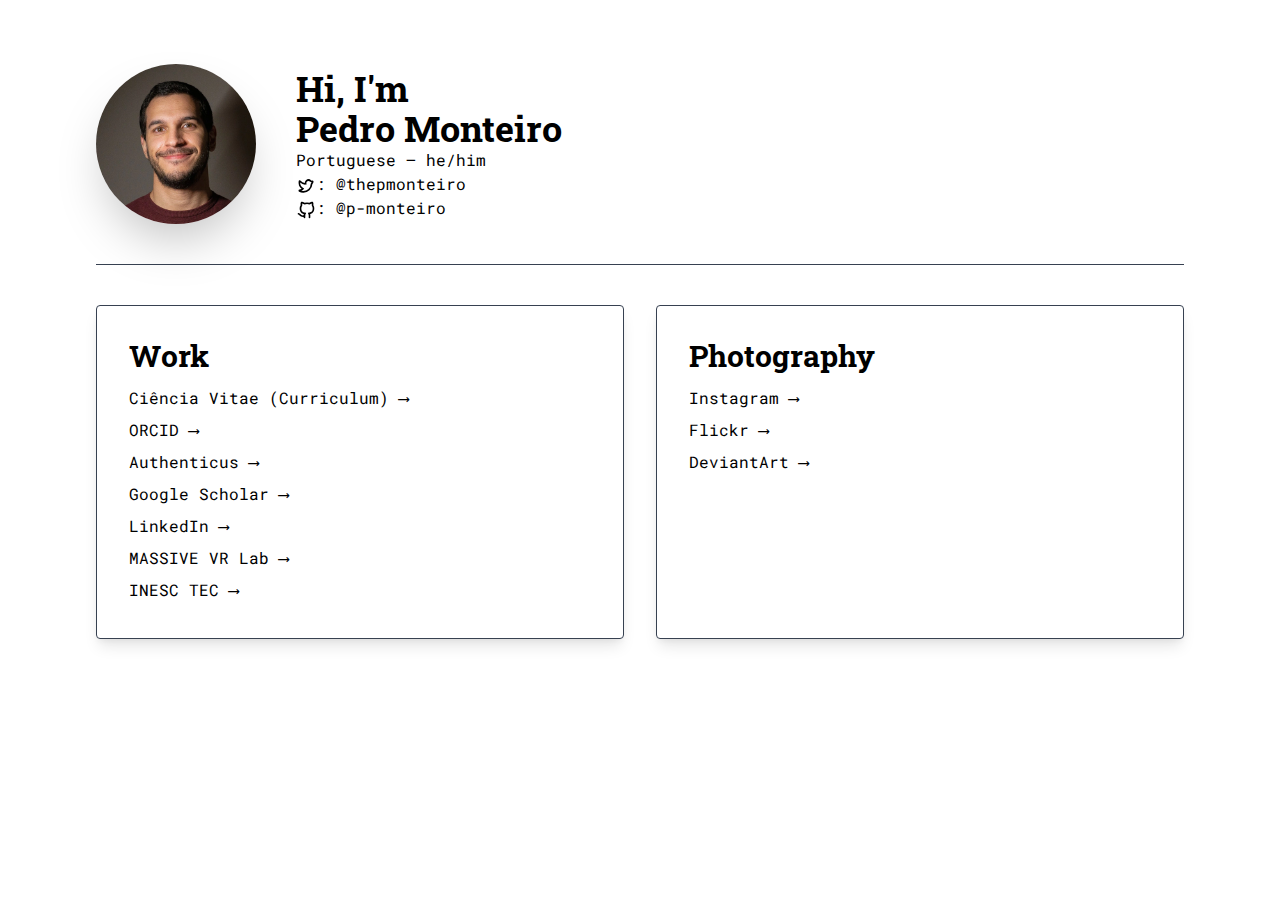
==== index.html @ e549019b "Add site files" ====
<!doctype html>
<html lang="en">

<head>
    <meta charset="utf-8" />
    <meta name="viewport" content="width=device-width, initial-scale=1.0" />
    <meta name="author" content="Pedro Monteiro">
    <title>Pedro Monteiro</title>

    <link rel="stylesheet" href="./styles.css">
</head>

<body class="bg-white dark:bg-black text-black dark:text-white">

    <div class="container px-6 md:px-24 pt-16 mb-10 mx-auto">
        <div class="flex items-center lg:w-5/5 mx-auto border-b pb-10 border-gray-700 sm:flex-row flex-col">
            <img class="h-40 w-40 sm:mr-10 inline-flex items-center justify-center rounded-full flex-shrink-0 shadow-2xl"
                alt="Profile photo" src="./avatar.webp" />

            <div class="flex-grow sm:text-left text-center mt-6 sm:mt-0">
                <h1 class="text-4xl font-sans font-bold">
                    <p>Hi, I'm</p> Pedro Monteiro
                </h1>
                
                <p class="text-base font-mono">Portuguese &mdash; he/him</p>
                <p class="text-base font-mono">
                    <a href="https://twitter.com/thepmonteiro" target="_blank">
                        <svg fill="currentColor" class="w-5 h-5 inline" viewBox="0 0 24 24">
                            <path d="M8.51 20h-.08a10.87 10.87 0 0 1-4.65-1.09A1.38 1.38 0 0 1 3 17.47a1.41 1.41 0 0 1 1.16-1.18 6.63 6.63 0 0 0 2.54-.89 9.49 9.49 0 0 1-3.51-9.07 1.41 1.41 0 0 1 1-1.15 1.35 1.35 0 0 1 1.43.41 7.09 7.09 0 0 0 4.88 2.75 4.5 4.5 0 0 1 1.41-3.1 4.47 4.47 0 0 1 6.37.19.7.7 0 0 0 .78.1A1.39 1.39 0 0 1 21 7.13a6.66 6.66 0 0 1-1.28 2.6A10.79 10.79 0 0 1 8.51 20zm0-2h.08a8.79 8.79 0 0 0 9.09-8.59 1.32 1.32 0 0 1 .37-.85 5.19 5.19 0 0 0 .62-1 2.56 2.56 0 0 1-1.91-.85A2.45 2.45 0 0 0 15 6a2.5 2.5 0 0 0-1.79.69 2.53 2.53 0 0 0-.72 2.42l.26 1.14-1.17.08a8.3 8.3 0 0 1-6.54-2.4 7.12 7.12 0 0 0 3.73 6.46l.95.54-.63.9a5.62 5.62 0 0 1-2.68 1.92A8.34 8.34 0 0 0 8.5 18zM19 6.65z"></path>
                        </svg>: @thepmonteiro
                    </a>
                </p>
                <p class="text-base font-mono">
                    <a target="_blank" href="https://github.com/p-monteiro">
                        <svg fill="currentColor" class="w-5 h-5 inline" viewBox="0 0 24 24">
                            <path d="M16.24 22a1 1 0 0 1-1-1v-2.6a2.15 2.15 0 0 0-.54-1.66 1 1 0 0 1 .61-1.67C17.75 14.78 20 14 20 9.77a4 4 0 0 0-.67-2.22 2.75 2.75 0 0 1-.41-2.06 3.71 3.71 0 0 0 0-1.41 7.65 7.65 0 0 0-2.09 1.09 1 1 0 0 1-.84.15 10.15 10.15 0 0 0-5.52 0 1 1 0 0 1-.84-.15 7.4 7.4 0 0 0-2.11-1.09 3.52 3.52 0 0 0 0 1.41 2.84 2.84 0 0 1-.43 2.08 4.07 4.07 0 0 0-.67 2.23c0 3.89 1.88 4.93 4.7 5.29a1 1 0 0 1 .82.66 1 1 0 0 1-.21 1 2.06 2.06 0 0 0-.55 1.56V21a1 1 0 0 1-2 0v-.57a6 6 0 0 1-5.27-2.09 3.9 3.9 0 0 0-1.16-.88 1 1 0 1 1 .5-1.94 4.93 4.93 0 0 1 2 1.36c1 1 2 1.88 3.9 1.52a3.89 3.89 0 0 1 .23-1.58c-2.06-.52-5-2-5-7a6 6 0 0 1 1-3.33.85.85 0 0 0 .13-.62 5.69 5.69 0 0 1 .33-3.21 1 1 0 0 1 .63-.57c.34-.1 1.56-.3 3.87 1.2a12.16 12.16 0 0 1 5.69 0c2.31-1.5 3.53-1.31 3.86-1.2a1 1 0 0 1 .63.57 5.71 5.71 0 0 1 .33 3.22.75.75 0 0 0 .11.57 6 6 0 0 1 1 3.34c0 5.07-2.92 6.54-5 7a4.28 4.28 0 0 1 .22 1.67V21a1 1 0 0 1-.94 1z"></path>
                        </svg>: @p-monteiro
                    </a>
                </p>
            </div>
        </div>
    </div>

    <div class="container px-6 md:px-24 pb-6 mx-auto">
        <div class="flex flex-wrap -m-4">
            <div class="p-4 xl:w-1/2 w-full ">
                <div class="h-full shadow-lg p-8 rounded border border-gray-700">
                    <h1 class="text-3xl font-sans font-bold mb-2">Work</h1>
                    <div class="text-base font-mono leading-loose links">
                        <a target="_blank" href="https://www.cienciavitae.pt//en/A216-61AC-D0D6">Ciência Vitae (Curriculum) &#10230;</a><br>
                        <a target="_blank" href="https://orcid.org/0000-0002-9072-6264">ORCID &#10230;</a><br>
                        <a target="_blank" href="https://www.authenticus.pt/R-00H-6VW">Authenticus &#10230;</a><br>
                        <a target="_blank" href="https://scholar.google.com/citations?user=aPjWIeQAAAAJ&hl=en">Google Scholar &#10230;</a><br>
                        <a target="_blank" href="https://www.linkedin.com/in/monteirop">LinkedIn &#10230;</a><br>
                        <a target="_blank" href="https://massive.inesctec.pt/">MASSIVE VR Lab &#10230;</a><br>
                        <a target="_blank" href="https://www.inesctec.pt/en/people/pedro-ermida-monteiro">INESC TEC &#10230;</a><br>
                    </div>
                </div>
            </div>
            <div class="p-4 xl:w-1/2 w-full">
                <div class="h-full shadow-lg p-8 rounded border border-gray-700">
                    <h1 class="text-3xl font-sans font-bold mb-2">Photography</h1>
                    <div class="text-base font-mono leading-loose links">
                        <a target="_blank" href="https://www.instagram.com/rgb_memories/">Instagram &#10230;</a><br>
                        <a target="_blank" href="https://www.flickr.com/photos/pmem/">Flickr &#10230;</a><br>
                        <a target="_blank" href="https://www.deviantart.com/pmem">DeviantArt &#10230;</a><br>
                    </div>

                </div>
            </div>
        </div>
    </div>

</body>

</html>
---- styles.css ----
@import url('https://fonts.googleapis.com/css2?family=Roboto+Slab:wght@500&display=swap');

@import url('https://fonts.googleapis.com/css2?family=Roboto+Mono&display=swap');

/*! tailwindcss v2.0.4 | MIT License | https://tailwindcss.com */

/*! modern-normalize v1.0.0 | MIT License | https://github.com/sindresorhus/modern-normalize */

/*
Document
========
*/

/**
Use a better box model (opinionated).
*/

*,
*::before,
*::after {
  box-sizing: border-box;
}

/**
Use a more readable tab size (opinionated).
*/

:root {
  -moz-tab-size: 4;
  -o-tab-size: 4;
     tab-size: 4;
}

/**
1. Correct the line height in all browsers.
2. Prevent adjustments of font size after orientation changes in iOS.
*/

html {
  line-height: 1.15; /* 1 */
  -webkit-text-size-adjust: 100%; /* 2 */
}

/*
Sections
========
*/

/**
Remove the margin in all browsers.
*/

body {
  margin: 0;
}

/**
Improve consistency of default fonts in all browsers. (https://github.com/sindresorhus/modern-normalize/issues/3)
*/

body {
  font-family:
		system-ui,
		-apple-system, /* Firefox supports this but not yet `system-ui` */
		'Segoe UI',
		Roboto,
		Helvetica,
		Arial,
		sans-serif,
		'Apple Color Emoji',
		'Segoe UI Emoji';
}

/*
Grouping content
================
*/

/**
1. Add the correct height in Firefox.
2. Correct the inheritance of border color in Firefox. (https://bugzilla.mozilla.org/show_bug.cgi?id=190655)
*/

hr {
  height: 0; /* 1 */
  color: inherit; /* 2 */
}

/*
Text-level semantics
====================
*/

/**
Add the correct text decoration in Chrome, Edge, and Safari.
*/

abbr[title] {
  -webkit-text-decoration: underline dotted;
          text-decoration: underline dotted;
}

/**
Add the correct font weight in Edge and Safari.
*/

b,
strong {
  font-weight: bolder;
}

/**
1. Improve consistency of default fonts in all browsers. (https://github.com/sindresorhus/modern-normalize/issues/3)
2. Correct the odd 'em' font sizing in all browsers.
*/

code,
kbd,
samp,
pre {
  font-family:
		ui-monospace,
		SFMono-Regular,
		Consolas,
		'Liberation Mono',
		Menlo,
		monospace; /* 1 */
  font-size: 1em; /* 2 */
}

/**
Add the correct font size in all browsers.
*/

small {
  font-size: 80%;
}

/**
Prevent 'sub' and 'sup' elements from affecting the line height in all browsers.
*/

sub,
sup {
  font-size: 75%;
  line-height: 0;
  position: relative;
  vertical-align: baseline;
}

sub {
  bottom: -0.25em;
}

sup {
  top: -0.5em;
}

/*
Tabular data
============
*/

/**
1. Remove text indentation from table contents in Chrome and Safari. (https://bugs.chromium.org/p/chromium/issues/detail?id=999088, https://bugs.webkit.org/show_bug.cgi?id=201297)
2. Correct table border color inheritance in all Chrome and Safari. (https://bugs.chromium.org/p/chromium/issues/detail?id=935729, https://bugs.webkit.org/show_bug.cgi?id=195016)
*/

table {
  text-indent: 0; /* 1 */
  border-color: inherit; /* 2 */
}

/*
Forms
=====
*/

/**
1. Change the font styles in all browsers.
2. Remove the margin in Firefox and Safari.
*/

button,
input,
optgroup,
select,
textarea {
  font-family: inherit; /* 1 */
  font-size: 100%; /* 1 */
  line-height: 1.15; /* 1 */
  margin: 0; /* 2 */
}

/**
Remove the inheritance of text transform in Edge and Firefox.
1. Remove the inheritance of text transform in Firefox.
*/

button,
select { /* 1 */
  text-transform: none;
}

/**
Correct the inability to style clickable types in iOS and Safari.
*/

button {
  -webkit-appearance: button;
}

/**
Remove the inner border and padding in Firefox.
*/

/**
Restore the focus styles unset by the previous rule.
*/

/**
Remove the additional ':invalid' styles in Firefox.
See: https://github.com/mozilla/gecko-dev/blob/2f9eacd9d3d995c937b4251a5557d95d494c9be1/layout/style/res/forms.css#L728-L737
*/

/**
Remove the padding so developers are not caught out when they zero out 'fieldset' elements in all browsers.
*/

legend {
  padding: 0;
}

/**
Add the correct vertical alignment in Chrome and Firefox.
*/

progress {
  vertical-align: baseline;
}

/**
Correct the cursor style of increment and decrement buttons in Safari.
*/

/**
1. Correct the odd appearance in Chrome and Safari.
2. Correct the outline style in Safari.
*/

/**
Remove the inner padding in Chrome and Safari on macOS.
*/

/**
1. Correct the inability to style clickable types in iOS and Safari.
2. Change font properties to 'inherit' in Safari.
*/

/*
Interactive
===========
*/

/*
Add the correct display in Chrome and Safari.
*/

summary {
  display: list-item;
}

/**
 * Manually forked from SUIT CSS Base: https://github.com/suitcss/base
 * A thin layer on top of normalize.css that provides a starting point more
 * suitable for web applications.
 */

/**
 * Removes the default spacing and border for appropriate elements.
 */

blockquote,
dl,
dd,
h1,
h2,
h3,
h4,
h5,
h6,
hr,
figure,
p,
pre {
  margin: 0;
}

button {
  background-color: transparent;
  background-image: none;
}

/**
 * Work around a Firefox/IE bug where the transparent `button` background
 * results in a loss of the default `button` focus styles.
 */

button:focus {
  outline: 1px dotted;
  outline: 5px auto -webkit-focus-ring-color;
}

fieldset {
  margin: 0;
  padding: 0;
}

ol,
ul {
  list-style: none;
  margin: 0;
  padding: 0;
}

/**
 * Tailwind custom reset styles
 */

/**
 * 1. Use the user's configured `sans` font-family (with Tailwind's default
 *    sans-serif font stack as a fallback) as a sane default.
 * 2. Use Tailwind's default "normal" line-height so the user isn't forced
 *    to override it to ensure consistency even when using the default theme.
 */

html {
  font-family: Roboto Slab, ui-sans-serif, system-ui, -apple-system, BlinkMacSystemFont, "Segoe UI", Roboto, "Helvetica Neue", Arial, "Noto Sans", sans-serif, "Apple Color Emoji", "Segoe UI Emoji", "Segoe UI Symbol", "Noto Color Emoji"; /* 1 */
  line-height: 1.5; /* 2 */
}

/**
 * Inherit font-family and line-height from `html` so users can set them as
 * a class directly on the `html` element.
 */

body {
  font-family: inherit;
  line-height: inherit;
}

/**
 * 1. Prevent padding and border from affecting element width.
 *
 *    We used to set this in the html element and inherit from
 *    the parent element for everything else. This caused issues
 *    in shadow-dom-enhanced elements like <details> where the content
 *    is wrapped by a div with box-sizing set to `content-box`.
 *
 *    https://github.com/mozdevs/cssremedy/issues/4
 *
 *
 * 2. Allow adding a border to an element by just adding a border-width.
 *
 *    By default, the way the browser specifies that an element should have no
 *    border is by setting it's border-style to `none` in the user-agent
 *    stylesheet.
 *
 *    In order to easily add borders to elements by just setting the `border-width`
 *    property, we change the default border-style for all elements to `solid`, and
 *    use border-width to hide them instead. This way our `border` utilities only
 *    need to set the `border-width` property instead of the entire `border`
 *    shorthand, making our border utilities much more straightforward to compose.
 *
 *    https://github.com/tailwindcss/tailwindcss/pull/116
 */

*,
::before,
::after {
  box-sizing: border-box; /* 1 */
  border-width: 0; /* 2 */
  border-style: solid; /* 2 */
  border-color: #e5e7eb; /* 2 */
}

/*
 * Ensure horizontal rules are visible by default
 */

hr {
  border-top-width: 1px;
}

/**
 * Undo the `border-style: none` reset that Normalize applies to images so that
 * our `border-{width}` utilities have the expected effect.
 *
 * The Normalize reset is unnecessary for us since we default the border-width
 * to 0 on all elements.
 *
 * https://github.com/tailwindcss/tailwindcss/issues/362
 */

img {
  border-style: solid;
}

textarea {
  resize: vertical;
}

input::-moz-placeholder, textarea::-moz-placeholder {
  opacity: 1;
  color: #9ca3af;
}

input:-ms-input-placeholder, textarea:-ms-input-placeholder {
  opacity: 1;
  color: #9ca3af;
}

input::placeholder,
textarea::placeholder {
  opacity: 1;
  color: #9ca3af;
}

button {
  cursor: pointer;
}

table {
  border-collapse: collapse;
}

h1,
h2,
h3,
h4,
h5,
h6 {
  font-size: inherit;
  font-weight: inherit;
}

/**
 * Reset links to optimize for opt-in styling instead of
 * opt-out.
 */

a {
  color: inherit;
  text-decoration: inherit;
}

/**
 * Reset form element properties that are easy to forget to
 * style explicitly so you don't inadvertently introduce
 * styles that deviate from your design system. These styles
 * supplement a partial reset that is already applied by
 * normalize.css.
 */

button,
input,
optgroup,
select,
textarea {
  padding: 0;
  line-height: inherit;
  color: inherit;
}

/**
 * Use the configured 'mono' font family for elements that
 * are expected to be rendered with a monospace font, falling
 * back to the system monospace stack if there is no configured
 * 'mono' font family.
 */

pre,
code,
kbd,
samp {
  font-family: Roboto Mono, ui-monospace, SFMono-Regular, Menlo, Monaco, Consolas, "Liberation Mono", "Courier New", monospace;
}

/**
 * Make replaced elements `display: block` by default as that's
 * the behavior you want almost all of the time. Inspired by
 * CSS Remedy, with `svg` added as well.
 *
 * https://github.com/mozdevs/cssremedy/issues/14
 */

img,
svg,
video,
canvas,
audio,
iframe,
embed,
object {
  display: block;
  vertical-align: middle;
}

/**
 * Constrain images and videos to the parent width and preserve
 * their instrinsic aspect ratio.
 *
 * https://github.com/mozdevs/cssremedy/issues/14
 */

img,
video {
  max-width: 100%;
  height: auto;
}

.container{
  width: 100%;
}

@media (min-width: 640px){
  .container{
    max-width: 640px;
  }
}

@media (min-width: 768px){
  .container{
    max-width: 768px;
  }
}

@media (min-width: 1024px){
  .container{
    max-width: 1024px;
  }
}

@media (min-width: 1280px){
  .container{
    max-width: 1280px;
  }
}

@media (min-width: 1536px){
  .container{
    max-width: 1536px;
  }
}

.bg-white{
  --tw-bg-opacity: 1;
  background-color: rgba(255, 255, 255, var(--tw-bg-opacity));
}

@media (prefers-color-scheme: dark){
  .dark\:bg-black{
    --tw-bg-opacity: 1;
    background-color: rgba(0, 0, 0, var(--tw-bg-opacity));
  }
}

.border-gray-700{
  --tw-border-opacity: 1;
  border-color: rgba(55, 65, 81, var(--tw-border-opacity));
}

.rounded{
  border-radius: 0.25rem;
}

.rounded-full{
  border-radius: 9999px;
}

.border{
  border-width: 1px;
}

.border-b{
  border-bottom-width: 1px;
}

.inline{
  display: inline;
}

.flex{
  display: flex;
}

.inline-flex{
  display: inline-flex;
}

.table{
  display: table;
}

.flex-col{
  flex-direction: column;
}

.flex-wrap{
  flex-wrap: wrap;
}

.items-center{
  align-items: center;
}

.justify-center{
  justify-content: center;
}

.flex-grow{
  flex-grow: 1;
}

.flex-shrink-0{
  flex-shrink: 0;
}

.font-sans{
  font-family: Roboto Slab, ui-sans-serif, system-ui, -apple-system, BlinkMacSystemFont, "Segoe UI", Roboto, "Helvetica Neue", Arial, "Noto Sans", sans-serif, "Apple Color Emoji", "Segoe UI Emoji", "Segoe UI Symbol", "Noto Color Emoji";
}

.font-mono{
  font-family: Roboto Mono, ui-monospace, SFMono-Regular, Menlo, Monaco, Consolas, "Liberation Mono", "Courier New", monospace;
}

.font-bold{
  font-weight: 700;
}

.h-5{
  height: 1.25rem;
}

.h-40{
  height: 10rem;
}

.h-full{
  height: 100%;
}

.text-base{
  font-size: 1rem;
  line-height: 1.5rem;
}

.text-3xl{
  font-size: 1.875rem;
  line-height: 2.25rem;
}

.text-4xl{
  font-size: 2.25rem;
  line-height: 2.5rem;
}

.leading-loose{
  line-height: 2;
}

.-m-4{
  margin: -1rem;
}

.mx-auto{
  margin-left: auto;
  margin-right: auto;
}

.mb-2{
  margin-bottom: 0.5rem;
}

.mt-6{
  margin-top: 1.5rem;
}

.mb-10{
  margin-bottom: 2.5rem;
}

.p-4{
  padding: 1rem;
}

.p-8{
  padding: 2rem;
}

.px-6{
  padding-left: 1.5rem;
  padding-right: 1.5rem;
}

.pb-6{
  padding-bottom: 1.5rem;
}

.pb-10{
  padding-bottom: 2.5rem;
}

.pt-16{
  padding-top: 4rem;
}

*{
  --tw-shadow: 0 0 #0000;
}

.shadow-lg{
  --tw-shadow: 0 10px 15px -3px rgba(0, 0, 0, 0.1), 0 4px 6px -2px rgba(0, 0, 0, 0.05);
  box-shadow: var(--tw-ring-offset-shadow, 0 0 #0000), var(--tw-ring-shadow, 0 0 #0000), var(--tw-shadow);
}

.shadow-2xl{
  --tw-shadow: 0 25px 50px -12px rgba(0, 0, 0, 0.25);
  box-shadow: var(--tw-ring-offset-shadow, 0 0 #0000), var(--tw-ring-shadow, 0 0 #0000), var(--tw-shadow);
}

*{
  --tw-ring-inset: var(--tw-empty,/*!*/ /*!*/);
  --tw-ring-offset-width: 0px;
  --tw-ring-offset-color: #fff;
  --tw-ring-color: rgba(59, 130, 246, 0.5);
  --tw-ring-offset-shadow: 0 0 #0000;
  --tw-ring-shadow: 0 0 #0000;
}

.text-center{
  text-align: center;
}

.text-black{
  --tw-text-opacity: 1;
  color: rgba(0, 0, 0, var(--tw-text-opacity));
}

@media (prefers-color-scheme: dark){
  .dark\:text-white{
    --tw-text-opacity: 1;
    color: rgba(255, 255, 255, var(--tw-text-opacity));
  }
}

.w-5{
  width: 1.25rem;
}

.w-40{
  width: 10rem;
}

.w-full{
  width: 100%;
}

@-webkit-keyframes spin{
  to{
    transform: rotate(360deg);
  }
}

@keyframes spin{
  to{
    transform: rotate(360deg);
  }
}

@-webkit-keyframes ping{
  75%, 100%{
    transform: scale(2);
    opacity: 0;
  }
}

@keyframes ping{
  75%, 100%{
    transform: scale(2);
    opacity: 0;
  }
}

@-webkit-keyframes pulse{
  50%{
    opacity: .5;
  }
}

@keyframes pulse{
  50%{
    opacity: .5;
  }
}

@-webkit-keyframes bounce{
  0%, 100%{
    transform: translateY(-25%);
    -webkit-animation-timing-function: cubic-bezier(0.8,0,1,1);
            animation-timing-function: cubic-bezier(0.8,0,1,1);
  }

  50%{
    transform: none;
    -webkit-animation-timing-function: cubic-bezier(0,0,0.2,1);
            animation-timing-function: cubic-bezier(0,0,0.2,1);
  }
}

@keyframes bounce{
  0%, 100%{
    transform: translateY(-25%);
    -webkit-animation-timing-function: cubic-bezier(0.8,0,1,1);
            animation-timing-function: cubic-bezier(0.8,0,1,1);
  }

  50%{
    transform: none;
    -webkit-animation-timing-function: cubic-bezier(0,0,0.2,1);
            animation-timing-function: cubic-bezier(0,0,0.2,1);
  }
}

/* Fix warning */

html {
  -webkit-text-size-adjust: 100%;
     -moz-text-size-adjust: 100%;
          text-size-adjust: 100%;
}

@media (min-width: 640px){
  .sm\:flex-row{
    flex-direction: row;
  }

  .sm\:mt-0{
    margin-top: 0px;
  }

  .sm\:mr-10{
    margin-right: 2.5rem;
  }

  .sm\:text-left{
    text-align: left;
  }
}

@media (min-width: 768px){
  .md\:px-24{
    padding-left: 6rem;
    padding-right: 6rem;
  }
}

@media (min-width: 1024px){
}

@media (min-width: 1280px){
  .xl\:w-1\/2{
    width: 50%;
  }
}

@media (min-width: 1536px){
}
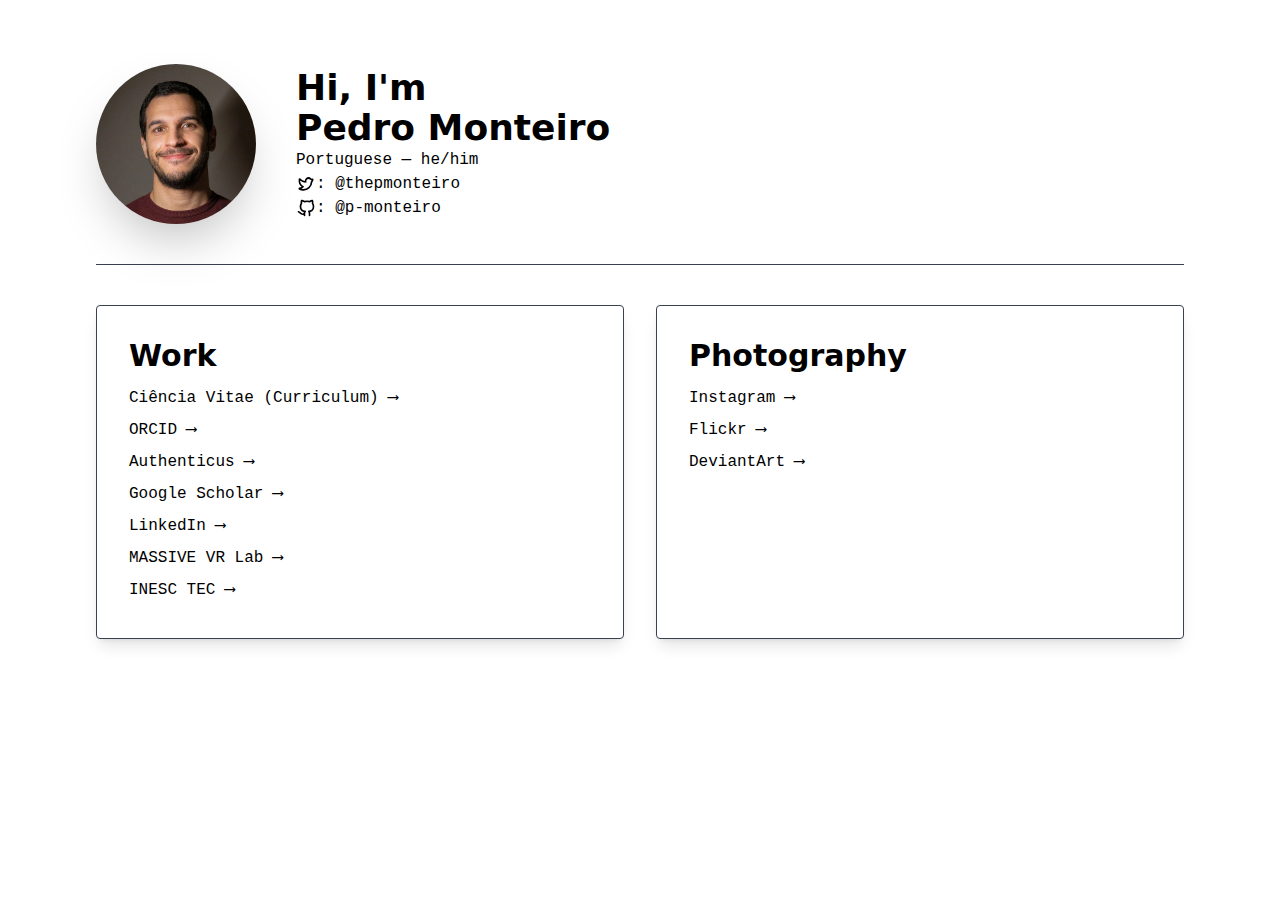
==== commit 376e97b8: "deploy: p-monteiro/website-source@61dca15d6db9b6614eeab0ccae53e33ef7dfe586" ====
--- a/index.html
+++ b/index.html
@@ -1,21 +1,22 @@
-<!doctype html>
+<!DOCTYPE html>
 <html lang="en">
 
-<head>
-    <meta charset="utf-8" />
-    <meta name="viewport" content="width=device-width, initial-scale=1.0" />
-    <meta name="author" content="Pedro Monteiro">
-    <title>Pedro Monteiro</title>
+    <head>
+        <meta charset="utf-8"/>
+        <meta name="viewport" content="width=device-width, initial-scale=1.0"/>
+        <meta name="author" content="Pedro Monteiro"/>
+        <meta name="description" content="Pedro Monteiro's personal website"/>
+        <title>Pedro Monteiro</title>
+        <link rel="stylesheet" href="/assets/styles.css"/>
+    </head>
 
-    <link rel="stylesheet" href="./styles.css">
-</head>
-
-<body class="bg-white dark:bg-black text-black dark:text-white">
-
-    <div class="container px-6 md:px-24 pt-16 mb-10 mx-auto">
+    <body class="bg-white dark:bg-black text-black dark:text-white">
+        <main>
+            
+<div class="container px-6 md:px-24 pt-16 mb-10 mx-auto">
         <div class="flex items-center lg:w-5/5 mx-auto border-b pb-10 border-gray-700 sm:flex-row flex-col">
             <img class="h-40 w-40 sm:mr-10 inline-flex items-center justify-center rounded-full flex-shrink-0 shadow-2xl"
-                alt="Profile photo" src="./avatar.webp" />
+                alt="Profile photo" src="./assets/avatar.webp" />
 
             <div class="flex-grow sm:text-left text-center mt-6 sm:mt-0">
                 <h1 class="text-4xl font-sans font-bold">
@@ -70,7 +71,7 @@
             </div>
         </div>
     </div>
-
-</body>
+        </main>
+    </body>
 
 </html>--- a/assets/styles.css
+++ b/assets/styles.css
@@ -0,0 +1 @@
+/*! tailwindcss v3.0.23 | MIT License | https://tailwindcss.com*/*,:after,:before{border:0 solid #e5e7eb;box-sizing:border-box}:after,:before{--tw-content:""}html{-webkit-text-size-adjust:100%;font-family:ui-sans-serif,system-ui,-apple-system,BlinkMacSystemFont,Segoe UI,Roboto,Helvetica Neue,Arial,Noto Sans,sans-serif,Apple Color Emoji,Segoe UI Emoji,Segoe UI Symbol,Noto Color Emoji;line-height:1.5;-moz-tab-size:4;-o-tab-size:4;tab-size:4}body{line-height:inherit;margin:0}hr{border-top-width:1px;color:inherit;height:0}abbr:where([title]){-webkit-text-decoration:underline dotted;text-decoration:underline dotted}h1,h2,h3,h4,h5,h6{font-size:inherit;font-weight:inherit}a{color:inherit;text-decoration:inherit}b,strong{font-weight:bolder}code,kbd,pre,samp{font-family:ui-monospace,SFMono-Regular,Menlo,Monaco,Consolas,Liberation Mono,Courier New,monospace;font-size:1em}small{font-size:80%}sub,sup{font-size:75%;line-height:0;position:relative;vertical-align:baseline}sub{bottom:-.25em}sup{top:-.5em}table{border-collapse:collapse;border-color:inherit;text-indent:0}button,input,optgroup,select,textarea{color:inherit;font-family:inherit;font-size:100%;line-height:inherit;margin:0;padding:0}button,select{text-transform:none}[type=button],[type=reset],[type=submit],button{-webkit-appearance:button;background-color:transparent;background-image:none}:-moz-focusring{outline:auto}:-moz-ui-invalid{box-shadow:none}progress{vertical-align:baseline}::-webkit-inner-spin-button,::-webkit-outer-spin-button{height:auto}[type=search]{-webkit-appearance:textfield;outline-offset:-2px}::-webkit-search-decoration{-webkit-appearance:none}::-webkit-file-upload-button{-webkit-appearance:button;font:inherit}summary{display:list-item}blockquote,dd,dl,figure,h1,h2,h3,h4,h5,h6,hr,p,pre{margin:0}fieldset{margin:0}fieldset,legend{padding:0}menu,ol,ul{list-style:none;margin:0;padding:0}textarea{resize:vertical}input::-moz-placeholder,textarea::-moz-placeholder{color:#9ca3af;opacity:1}input:-ms-input-placeholder,textarea:-ms-input-placeholder{color:#9ca3af;opacity:1}input::placeholder,textarea::placeholder{color:#9ca3af;opacity:1}[role=button],button{cursor:pointer}:disabled{cursor:default}audio,canvas,embed,iframe,img,object,svg,video{display:block;vertical-align:middle}img,video{height:auto;max-width:100%}[hidden]{display:none}*,:after,:before{--tw-translate-x:0;--tw-translate-y:0;--tw-rotate:0;--tw-skew-x:0;--tw-skew-y:0;--tw-scale-x:1;--tw-scale-y:1;--tw-pan-x: ;--tw-pan-y: ;--tw-pinch-zoom: ;--tw-scroll-snap-strictness:proximity;--tw-ordinal: ;--tw-slashed-zero: ;--tw-numeric-figure: ;--tw-numeric-spacing: ;--tw-numeric-fraction: ;--tw-ring-inset: ;--tw-ring-offset-width:0px;--tw-ring-offset-color:#fff;--tw-ring-color:rgba(59,130,246,.5);--tw-ring-offset-shadow:0 0 #0000;--tw-ring-shadow:0 0 #0000;--tw-shadow:0 0 #0000;--tw-shadow-colored:0 0 #0000;--tw-blur: ;--tw-brightness: ;--tw-contrast: ;--tw-grayscale: ;--tw-hue-rotate: ;--tw-invert: ;--tw-saturate: ;--tw-sepia: ;--tw-drop-shadow: ;--tw-backdrop-blur: ;--tw-backdrop-brightness: ;--tw-backdrop-contrast: ;--tw-backdrop-grayscale: ;--tw-backdrop-hue-rotate: ;--tw-backdrop-invert: ;--tw-backdrop-opacity: ;--tw-backdrop-saturate: ;--tw-backdrop-sepia: }.container{width:100%}@media (min-width:640px){.container{max-width:640px}}@media (min-width:768px){.container{max-width:768px}}@media (min-width:1024px){.container{max-width:1024px}}@media (min-width:1280px){.container{max-width:1280px}}@media (min-width:1536px){.container{max-width:1536px}}.-m-4{margin:-1rem}.mx-auto{margin-left:auto;margin-right:auto}.mb-10{margin-bottom:2.5rem}.mt-6{margin-top:1.5rem}.mb-2{margin-bottom:.5rem}.inline{display:inline}.flex{display:flex}.inline-flex{display:inline-flex}.h-40{height:10rem}.h-5{height:1.25rem}.h-full{height:100%}.w-40{width:10rem}.w-5{width:1.25rem}.w-full{width:100%}.flex-shrink-0{flex-shrink:0}.flex-grow{flex-grow:1}.flex-col{flex-direction:column}.flex-wrap{flex-wrap:wrap}.items-center{align-items:center}.justify-center{justify-content:center}.rounded-full{border-radius:9999px}.rounded{border-radius:.25rem}.border{border-width:1px}.border-b{border-bottom-width:1px}.border-gray-700{--tw-border-opacity:1;border-color:rgb(55 65 81/var(--tw-border-opacity))}.bg-white{--tw-bg-opacity:1;background-color:rgb(255 255 255/var(--tw-bg-opacity))}.p-4{padding:1rem}.p-8{padding:2rem}.px-6{padding-left:1.5rem;padding-right:1.5rem}.pt-16{padding-top:4rem}.pb-10{padding-bottom:2.5rem}.pb-6{padding-bottom:1.5rem}.text-center{text-align:center}.font-sans{font-family:ui-sans-serif,system-ui,-apple-system,BlinkMacSystemFont,Segoe UI,Roboto,Helvetica Neue,Arial,Noto Sans,sans-serif,Apple Color Emoji,Segoe UI Emoji,Segoe UI Symbol,Noto Color Emoji}.font-mono{font-family:ui-monospace,SFMono-Regular,Menlo,Monaco,Consolas,Liberation Mono,Courier New,monospace}.text-4xl{font-size:2.25rem;line-height:2.5rem}.text-base{font-size:1rem;line-height:1.5rem}.text-3xl{font-size:1.875rem;line-height:2.25rem}.font-bold{font-weight:700}.leading-loose{line-height:2}.text-black{--tw-text-opacity:1;color:rgb(0 0 0/var(--tw-text-opacity))}.shadow-2xl{--tw-shadow:0 25px 50px -12px rgba(0,0,0,.25);--tw-shadow-colored:0 25px 50px -12px var(--tw-shadow-color)}.shadow-2xl,.shadow-lg{box-shadow:var(--tw-ring-offset-shadow,0 0 #0000),var(--tw-ring-shadow,0 0 #0000),var(--tw-shadow)}.shadow-lg{--tw-shadow:0 10px 15px -3px rgba(0,0,0,.1),0 4px 6px -4px rgba(0,0,0,.1);--tw-shadow-colored:0 10px 15px -3px var(--tw-shadow-color),0 4px 6px -4px var(--tw-shadow-color)}@media (prefers-color-scheme:dark){.dark\:bg-black{--tw-bg-opacity:1;background-color:rgb(0 0 0/var(--tw-bg-opacity))}.dark\:text-white{--tw-text-opacity:1;color:rgb(255 255 255/var(--tw-text-opacity))}}@media (min-width:640px){.sm\:mr-10{margin-right:2.5rem}.sm\:mt-0{margin-top:0}.sm\:flex-row{flex-direction:row}.sm\:text-left{text-align:left}}@media (min-width:768px){.md\:px-24{padding-left:6rem;padding-right:6rem}}@media (min-width:1280px){.xl\:w-1\/2{width:50%}}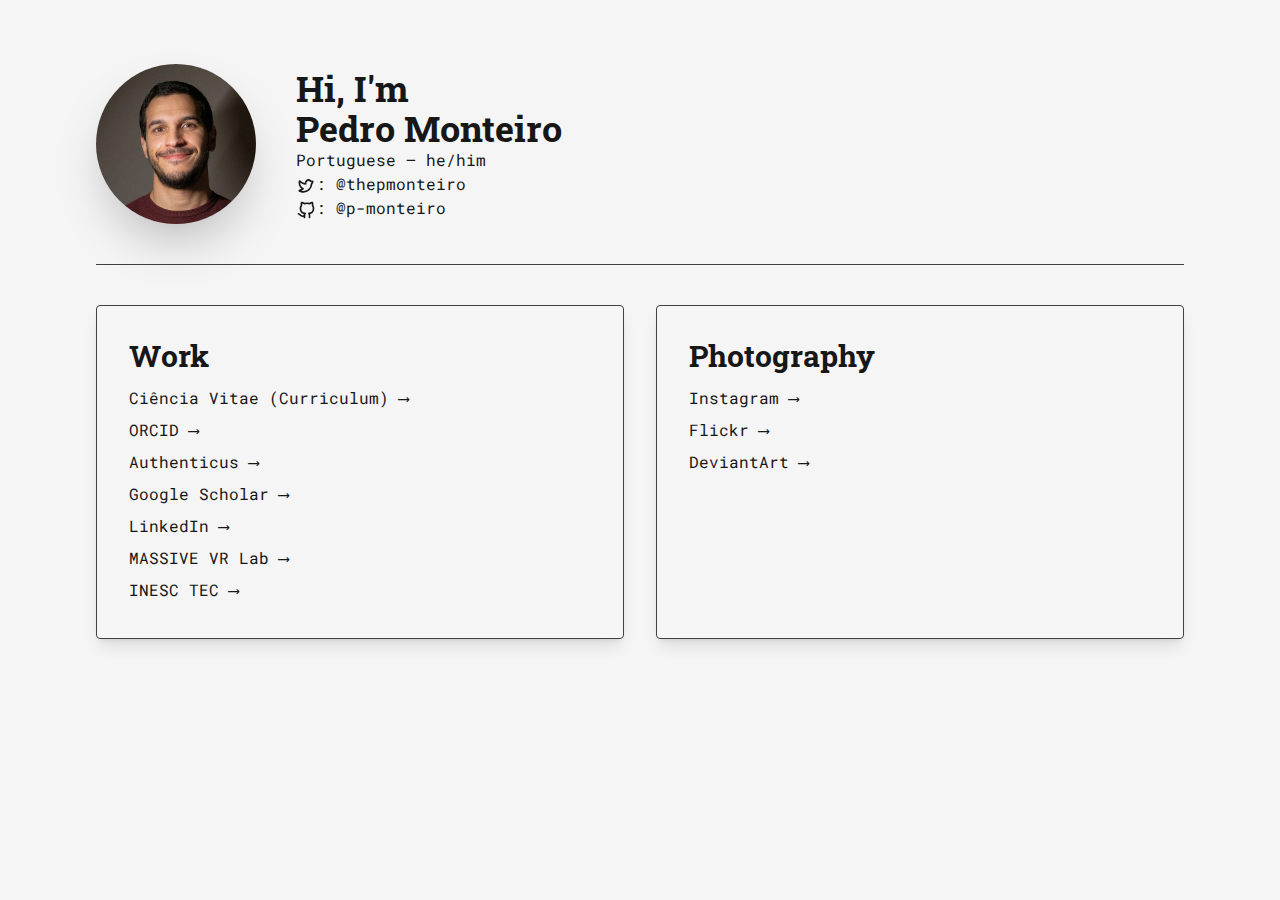
==== commit 6cd3db58: "Update website with latest changes" ====
--- a/index.html
+++ b/index.html
@@ -8,69 +8,81 @@
         <meta name="description" content="Pedro Monteiro's personal website"/>
         <title>Pedro Monteiro</title>
         <link rel="stylesheet" href="/assets/styles.css"/>
+
+        <!-- Global site tag (gtag.js) - Google Analytics -->
+        <script async src="https://www.googletagmanager.com/gtag/js?id=G-MJPQN0RCME"></script>
+        <script>
+            window.dataLayer = window.dataLayer || [];
+            function gtag() {
+                dataLayer.push(arguments);
+            }
+            gtag('js', new Date());
+
+            gtag('config', 'G-MJPQN0RCME');
+        </script>
     </head>
 
-    <body class="bg-white dark:bg-black text-black dark:text-white">
+    <body class="bg-neutral-100 dark:bg-neutral-900 text-neutral-900 font-sans dark:text-neutral-100 subpixel-antialiased">
         <main>
             
 <div class="container px-6 md:px-24 pt-16 mb-10 mx-auto">
-        <div class="flex items-center lg:w-5/5 mx-auto border-b pb-10 border-gray-700 sm:flex-row flex-col">
-            <img class="h-40 w-40 sm:mr-10 inline-flex items-center justify-center rounded-full flex-shrink-0 shadow-2xl"
-                alt="Profile photo" src="./assets/avatar.webp" />
+    <div class="flex items-center lg:w-5/5 mx-auto border-b pb-10 border-neutral-700 sm:flex-row flex-col">
+        <img class="h-40 w-40 sm:mr-10 inline-flex items-center justify-center rounded-full flex-shrink-0 shadow-2xl"
+                alt="Profile photo" src="./assets/avatar.webp"/>
 
-            <div class="flex-grow sm:text-left text-center mt-6 sm:mt-0">
-                <h1 class="text-4xl font-sans font-bold">
-                    <p>Hi, I'm</p> Pedro Monteiro
+        <div class="flex-grow sm:text-left text-center mt-6 sm:mt-0">
+            <h1 class="text-4xl font-slab font-bold">
+                <p>Hi, I'm</p> Pedro Monteiro
                 </h1>
-                
-                <p class="text-base font-mono">Portuguese &mdash; he/him</p>
-                <p class="text-base font-mono">
-                    <a href="https://twitter.com/thepmonteiro" target="_blank">
-                        <svg fill="currentColor" class="w-5 h-5 inline" viewBox="0 0 24 24">
-                            <path d="M8.51 20h-.08a10.87 10.87 0 0 1-4.65-1.09A1.38 1.38 0 0 1 3 17.47a1.41 1.41 0 0 1 1.16-1.18 6.63 6.63 0 0 0 2.54-.89 9.49 9.49 0 0 1-3.51-9.07 1.41 1.41 0 0 1 1-1.15 1.35 1.35 0 0 1 1.43.41 7.09 7.09 0 0 0 4.88 2.75 4.5 4.5 0 0 1 1.41-3.1 4.47 4.47 0 0 1 6.37.19.7.7 0 0 0 .78.1A1.39 1.39 0 0 1 21 7.13a6.66 6.66 0 0 1-1.28 2.6A10.79 10.79 0 0 1 8.51 20zm0-2h.08a8.79 8.79 0 0 0 9.09-8.59 1.32 1.32 0 0 1 .37-.85 5.19 5.19 0 0 0 .62-1 2.56 2.56 0 0 1-1.91-.85A2.45 2.45 0 0 0 15 6a2.5 2.5 0 0 0-1.79.69 2.53 2.53 0 0 0-.72 2.42l.26 1.14-1.17.08a8.3 8.3 0 0 1-6.54-2.4 7.12 7.12 0 0 0 3.73 6.46l.95.54-.63.9a5.62 5.62 0 0 1-2.68 1.92A8.34 8.34 0 0 0 8.5 18zM19 6.65z"></path>
-                        </svg>: @thepmonteiro
+
+            <p class="text-base font-mono">Portuguese &mdash; he/him</p>
+            <p class="text-base font-mono">
+                <a href="https://twitter.com/thepmonteiro" target="_blank">
+                    <svg fill="currentColor" class="w-5 h-5 inline" viewBox="0 0 24 24">
+                        <path d="M8.51 20h-.08a10.87 10.87 0 0 1-4.65-1.09A1.38 1.38 0 0 1 3 17.47a1.41 1.41 0 0 1 1.16-1.18 6.63 6.63 0 0 0 2.54-.89 9.49 9.49 0 0 1-3.51-9.07 1.41 1.41 0 0 1 1-1.15 1.35 1.35 0 0 1 1.43.41 7.09 7.09 0 0 0 4.88 2.75 4.5 4.5 0 0 1 1.41-3.1 4.47 4.47 0 0 1 6.37.19.7.7 0 0 0 .78.1A1.39 1.39 0 0 1 21 7.13a6.66 6.66 0 0 1-1.28 2.6A10.79 10.79 0 0 1 8.51 20zm0-2h.08a8.79 8.79 0 0 0 9.09-8.59 1.32 1.32 0 0 1 .37-.85 5.19 5.19 0 0 0 .62-1 2.56 2.56 0 0 1-1.91-.85A2.45 2.45 0 0 0 15 6a2.5 2.5 0 0 0-1.79.69 2.53 2.53 0 0 0-.72 2.42l.26 1.14-1.17.08a8.3 8.3 0 0 1-6.54-2.4 7.12 7.12 0 0 0 3.73 6.46l.95.54-.63.9a5.62 5.62 0 0 1-2.68 1.92A8.34 8.34 0 0 0 8.5 18zM19 6.65z"></path>
+                    </svg>: @thepmonteiro
                     </a>
-                </p>
-                <p class="text-base font-mono">
-                    <a target="_blank" href="https://github.com/p-monteiro">
-                        <svg fill="currentColor" class="w-5 h-5 inline" viewBox="0 0 24 24">
-                            <path d="M16.24 22a1 1 0 0 1-1-1v-2.6a2.15 2.15 0 0 0-.54-1.66 1 1 0 0 1 .61-1.67C17.75 14.78 20 14 20 9.77a4 4 0 0 0-.67-2.22 2.75 2.75 0 0 1-.41-2.06 3.71 3.71 0 0 0 0-1.41 7.65 7.65 0 0 0-2.09 1.09 1 1 0 0 1-.84.15 10.15 10.15 0 0 0-5.52 0 1 1 0 0 1-.84-.15 7.4 7.4 0 0 0-2.11-1.09 3.52 3.52 0 0 0 0 1.41 2.84 2.84 0 0 1-.43 2.08 4.07 4.07 0 0 0-.67 2.23c0 3.89 1.88 4.93 4.7 5.29a1 1 0 0 1 .82.66 1 1 0 0 1-.21 1 2.06 2.06 0 0 0-.55 1.56V21a1 1 0 0 1-2 0v-.57a6 6 0 0 1-5.27-2.09 3.9 3.9 0 0 0-1.16-.88 1 1 0 1 1 .5-1.94 4.93 4.93 0 0 1 2 1.36c1 1 2 1.88 3.9 1.52a3.89 3.89 0 0 1 .23-1.58c-2.06-.52-5-2-5-7a6 6 0 0 1 1-3.33.85.85 0 0 0 .13-.62 5.69 5.69 0 0 1 .33-3.21 1 1 0 0 1 .63-.57c.34-.1 1.56-.3 3.87 1.2a12.16 12.16 0 0 1 5.69 0c2.31-1.5 3.53-1.31 3.86-1.2a1 1 0 0 1 .63.57 5.71 5.71 0 0 1 .33 3.22.75.75 0 0 0 .11.57 6 6 0 0 1 1 3.34c0 5.07-2.92 6.54-5 7a4.28 4.28 0 0 1 .22 1.67V21a1 1 0 0 1-.94 1z"></path>
-                        </svg>: @p-monteiro
+            </p>
+            <p class="text-base font-mono">
+                <a target="_blank" href="https://github.com/p-monteiro">
+                    <svg fill="currentColor" class="w-5 h-5 inline" viewBox="0 0 24 24">
+                        <path d="M16.24 22a1 1 0 0 1-1-1v-2.6a2.15 2.15 0 0 0-.54-1.66 1 1 0 0 1 .61-1.67C17.75 14.78 20 14 20 9.77a4 4 0 0 0-.67-2.22 2.75 2.75 0 0 1-.41-2.06 3.71 3.71 0 0 0 0-1.41 7.65 7.65 0 0 0-2.09 1.09 1 1 0 0 1-.84.15 10.15 10.15 0 0 0-5.52 0 1 1 0 0 1-.84-.15 7.4 7.4 0 0 0-2.11-1.09 3.52 3.52 0 0 0 0 1.41 2.84 2.84 0 0 1-.43 2.08 4.07 4.07 0 0 0-.67 2.23c0 3.89 1.88 4.93 4.7 5.29a1 1 0 0 1 .82.66 1 1 0 0 1-.21 1 2.06 2.06 0 0 0-.55 1.56V21a1 1 0 0 1-2 0v-.57a6 6 0 0 1-5.27-2.09 3.9 3.9 0 0 0-1.16-.88 1 1 0 1 1 .5-1.94 4.93 4.93 0 0 1 2 1.36c1 1 2 1.88 3.9 1.52a3.89 3.89 0 0 1 .23-1.58c-2.06-.52-5-2-5-7a6 6 0 0 1 1-3.33.85.85 0 0 0 .13-.62 5.69 5.69 0 0 1 .33-3.21 1 1 0 0 1 .63-.57c.34-.1 1.56-.3 3.87 1.2a12.16 12.16 0 0 1 5.69 0c2.31-1.5 3.53-1.31 3.86-1.2a1 1 0 0 1 .63.57 5.71 5.71 0 0 1 .33 3.22.75.75 0 0 0 .11.57 6 6 0 0 1 1 3.34c0 5.07-2.92 6.54-5 7a4.28 4.28 0 0 1 .22 1.67V21a1 1 0 0 1-.94 1z"></path>
+                    </svg>: @p-monteiro
                     </a>
-                </p>
+            </p>
+        </div>
+    </div>
+</div>
+
+<div class="container px-6 md:px-24 pb-6 mx-auto">
+    <div class="flex flex-wrap -m-4">
+        <div class="p-4 xl:w-1/2 w-full ">
+            <div class="h-full shadow-lg p-8 rounded border border-neutral-700">
+                <h1 class="text-3xl font-slab font-bold mb-2">Work</h1>
+                <div class="text-base font-mono leading-loose links">
+                    <a target="_blank" href="https://www.cienciavitae.pt//en/A216-61AC-D0D6">Ciência Vitae (Curriculum) &#10230;</a><br>
+                    <a target="_blank" href="https://orcid.org/0000-0002-9072-6264">ORCID &#10230;</a><br>
+                    <a target="_blank" href="https://www.authenticus.pt/R-00H-6VW">Authenticus &#10230;</a><br>
+                    <a target="_blank" href="https://scholar.google.com/citations?user=aPjWIeQAAAAJ&hl=en">Google Scholar &#10230;</a><br>
+                    <a target="_blank" href="https://www.linkedin.com/in/monteirop">LinkedIn &#10230;</a><br>
+                    <a target="_blank" href="https://massive.inesctec.pt/">MASSIVE VR Lab &#10230;</a><br>
+                    <a target="_blank" href="https://www.inesctec.pt/en/people/pedro-ermida-monteiro">INESC TEC &#10230;</a><br>
+                </div>
+            </div>
+        </div>
+        <div class="p-4 xl:w-1/2 w-full">
+            <div class="h-full shadow-lg p-8 rounded border border-neutral-700">
+                <h1 class="text-3xl font-slab font-bold mb-2">Photography</h1>
+                <div class="text-base font-mono leading-loose links">
+                    <a target="_blank" href="https://www.instagram.com/its.pmonteiro/">Instagram &#10230;</a><br>
+                    <a target="_blank" href="https://www.flickr.com/photos/pmem/">Flickr &#10230;</a><br>
+                    <a target="_blank" href="https://www.deviantart.com/pmem">DeviantArt &#10230;</a><br>
+                </div>
+
             </div>
         </div>
     </div>
-
-    <div class="container px-6 md:px-24 pb-6 mx-auto">
-        <div class="flex flex-wrap -m-4">
-            <div class="p-4 xl:w-1/2 w-full ">
-                <div class="h-full shadow-lg p-8 rounded border border-gray-700">
-                    <h1 class="text-3xl font-sans font-bold mb-2">Work</h1>
-                    <div class="text-base font-mono leading-loose links">
-                        <a target="_blank" href="https://www.cienciavitae.pt//en/A216-61AC-D0D6">Ciência Vitae (Curriculum) &#10230;</a><br>
-                        <a target="_blank" href="https://orcid.org/0000-0002-9072-6264">ORCID &#10230;</a><br>
-                        <a target="_blank" href="https://www.authenticus.pt/R-00H-6VW">Authenticus &#10230;</a><br>
-                        <a target="_blank" href="https://scholar.google.com/citations?user=aPjWIeQAAAAJ&hl=en">Google Scholar &#10230;</a><br>
-                        <a target="_blank" href="https://www.linkedin.com/in/monteirop">LinkedIn &#10230;</a><br>
-                        <a target="_blank" href="https://massive.inesctec.pt/">MASSIVE VR Lab &#10230;</a><br>
-                        <a target="_blank" href="https://www.inesctec.pt/en/people/pedro-ermida-monteiro">INESC TEC &#10230;</a><br>
-                    </div>
-                </div>
-            </div>
-            <div class="p-4 xl:w-1/2 w-full">
-                <div class="h-full shadow-lg p-8 rounded border border-gray-700">
-                    <h1 class="text-3xl font-sans font-bold mb-2">Photography</h1>
-                    <div class="text-base font-mono leading-loose links">
-                        <a target="_blank" href="https://www.instagram.com/rgb_memories/">Instagram &#10230;</a><br>
-                        <a target="_blank" href="https://www.flickr.com/photos/pmem/">Flickr &#10230;</a><br>
-                        <a target="_blank" href="https://www.deviantart.com/pmem">DeviantArt &#10230;</a><br>
-                    </div>
-
-                </div>
-            </div>
-        </div>
-    </div>
+</div>
         </main>
     </body>
 
--- a/assets/styles.css
+++ b/assets/styles.css
@@ -1 +1 @@
-/*! tailwindcss v3.0.23 | MIT License | https://tailwindcss.com*/*,:after,:before{border:0 solid #e5e7eb;box-sizing:border-box}:after,:before{--tw-content:""}html{-webkit-text-size-adjust:100%;font-family:ui-sans-serif,system-ui,-apple-system,BlinkMacSystemFont,Segoe UI,Roboto,Helvetica Neue,Arial,Noto Sans,sans-serif,Apple Color Emoji,Segoe UI Emoji,Segoe UI Symbol,Noto Color Emoji;line-height:1.5;-moz-tab-size:4;-o-tab-size:4;tab-size:4}body{line-height:inherit;margin:0}hr{border-top-width:1px;color:inherit;height:0}abbr:where([title]){-webkit-text-decoration:underline dotted;text-decoration:underline dotted}h1,h2,h3,h4,h5,h6{font-size:inherit;font-weight:inherit}a{color:inherit;text-decoration:inherit}b,strong{font-weight:bolder}code,kbd,pre,samp{font-family:ui-monospace,SFMono-Regular,Menlo,Monaco,Consolas,Liberation Mono,Courier New,monospace;font-size:1em}small{font-size:80%}sub,sup{font-size:75%;line-height:0;position:relative;vertical-align:baseline}sub{bottom:-.25em}sup{top:-.5em}table{border-collapse:collapse;border-color:inherit;text-indent:0}button,input,optgroup,select,textarea{color:inherit;font-family:inherit;font-size:100%;line-height:inherit;margin:0;padding:0}button,select{text-transform:none}[type=button],[type=reset],[type=submit],button{-webkit-appearance:button;background-color:transparent;background-image:none}:-moz-focusring{outline:auto}:-moz-ui-invalid{box-shadow:none}progress{vertical-align:baseline}::-webkit-inner-spin-button,::-webkit-outer-spin-button{height:auto}[type=search]{-webkit-appearance:textfield;outline-offset:-2px}::-webkit-search-decoration{-webkit-appearance:none}::-webkit-file-upload-button{-webkit-appearance:button;font:inherit}summary{display:list-item}blockquote,dd,dl,figure,h1,h2,h3,h4,h5,h6,hr,p,pre{margin:0}fieldset{margin:0}fieldset,legend{padding:0}menu,ol,ul{list-style:none;margin:0;padding:0}textarea{resize:vertical}input::-moz-placeholder,textarea::-moz-placeholder{color:#9ca3af;opacity:1}input:-ms-input-placeholder,textarea:-ms-input-placeholder{color:#9ca3af;opacity:1}input::placeholder,textarea::placeholder{color:#9ca3af;opacity:1}[role=button],button{cursor:pointer}:disabled{cursor:default}audio,canvas,embed,iframe,img,object,svg,video{display:block;vertical-align:middle}img,video{height:auto;max-width:100%}[hidden]{display:none}*,:after,:before{--tw-translate-x:0;--tw-translate-y:0;--tw-rotate:0;--tw-skew-x:0;--tw-skew-y:0;--tw-scale-x:1;--tw-scale-y:1;--tw-pan-x: ;--tw-pan-y: ;--tw-pinch-zoom: ;--tw-scroll-snap-strictness:proximity;--tw-ordinal: ;--tw-slashed-zero: ;--tw-numeric-figure: ;--tw-numeric-spacing: ;--tw-numeric-fraction: ;--tw-ring-inset: ;--tw-ring-offset-width:0px;--tw-ring-offset-color:#fff;--tw-ring-color:rgba(59,130,246,.5);--tw-ring-offset-shadow:0 0 #0000;--tw-ring-shadow:0 0 #0000;--tw-shadow:0 0 #0000;--tw-shadow-colored:0 0 #0000;--tw-blur: ;--tw-brightness: ;--tw-contrast: ;--tw-grayscale: ;--tw-hue-rotate: ;--tw-invert: ;--tw-saturate: ;--tw-sepia: ;--tw-drop-shadow: ;--tw-backdrop-blur: ;--tw-backdrop-brightness: ;--tw-backdrop-contrast: ;--tw-backdrop-grayscale: ;--tw-backdrop-hue-rotate: ;--tw-backdrop-invert: ;--tw-backdrop-opacity: ;--tw-backdrop-saturate: ;--tw-backdrop-sepia: }.container{width:100%}@media (min-width:640px){.container{max-width:640px}}@media (min-width:768px){.container{max-width:768px}}@media (min-width:1024px){.container{max-width:1024px}}@media (min-width:1280px){.container{max-width:1280px}}@media (min-width:1536px){.container{max-width:1536px}}.-m-4{margin:-1rem}.mx-auto{margin-left:auto;margin-right:auto}.mb-10{margin-bottom:2.5rem}.mt-6{margin-top:1.5rem}.mb-2{margin-bottom:.5rem}.inline{display:inline}.flex{display:flex}.inline-flex{display:inline-flex}.h-40{height:10rem}.h-5{height:1.25rem}.h-full{height:100%}.w-40{width:10rem}.w-5{width:1.25rem}.w-full{width:100%}.flex-shrink-0{flex-shrink:0}.flex-grow{flex-grow:1}.flex-col{flex-direction:column}.flex-wrap{flex-wrap:wrap}.items-center{align-items:center}.justify-center{justify-content:center}.rounded-full{border-radius:9999px}.rounded{border-radius:.25rem}.border{border-width:1px}.border-b{border-bottom-width:1px}.border-gray-700{--tw-border-opacity:1;border-color:rgb(55 65 81/var(--tw-border-opacity))}.bg-white{--tw-bg-opacity:1;background-color:rgb(255 255 255/var(--tw-bg-opacity))}.p-4{padding:1rem}.p-8{padding:2rem}.px-6{padding-left:1.5rem;padding-right:1.5rem}.pt-16{padding-top:4rem}.pb-10{padding-bottom:2.5rem}.pb-6{padding-bottom:1.5rem}.text-center{text-align:center}.font-sans{font-family:ui-sans-serif,system-ui,-apple-system,BlinkMacSystemFont,Segoe UI,Roboto,Helvetica Neue,Arial,Noto Sans,sans-serif,Apple Color Emoji,Segoe UI Emoji,Segoe UI Symbol,Noto Color Emoji}.font-mono{font-family:ui-monospace,SFMono-Regular,Menlo,Monaco,Consolas,Liberation Mono,Courier New,monospace}.text-4xl{font-size:2.25rem;line-height:2.5rem}.text-base{font-size:1rem;line-height:1.5rem}.text-3xl{font-size:1.875rem;line-height:2.25rem}.font-bold{font-weight:700}.leading-loose{line-height:2}.text-black{--tw-text-opacity:1;color:rgb(0 0 0/var(--tw-text-opacity))}.shadow-2xl{--tw-shadow:0 25px 50px -12px rgba(0,0,0,.25);--tw-shadow-colored:0 25px 50px -12px var(--tw-shadow-color)}.shadow-2xl,.shadow-lg{box-shadow:var(--tw-ring-offset-shadow,0 0 #0000),var(--tw-ring-shadow,0 0 #0000),var(--tw-shadow)}.shadow-lg{--tw-shadow:0 10px 15px -3px rgba(0,0,0,.1),0 4px 6px -4px rgba(0,0,0,.1);--tw-shadow-colored:0 10px 15px -3px var(--tw-shadow-color),0 4px 6px -4px var(--tw-shadow-color)}@media (prefers-color-scheme:dark){.dark\:bg-black{--tw-bg-opacity:1;background-color:rgb(0 0 0/var(--tw-bg-opacity))}.dark\:text-white{--tw-text-opacity:1;color:rgb(255 255 255/var(--tw-text-opacity))}}@media (min-width:640px){.sm\:mr-10{margin-right:2.5rem}.sm\:mt-0{margin-top:0}.sm\:flex-row{flex-direction:row}.sm\:text-left{text-align:left}}@media (min-width:768px){.md\:px-24{padding-left:6rem;padding-right:6rem}}@media (min-width:1280px){.xl\:w-1\/2{width:50%}}+@import url("https://fonts.googleapis.com/css2?family=PT+Serif:ital,wght@0,400;0,700;1,400;1,700&family=Roboto+Mono&family=Roboto+Slab:wght@700&display=swap");/*! tailwindcss v3.0.23 | MIT License | https://tailwindcss.com*/*,:after,:before{border:0 solid #e5e7eb;box-sizing:border-box}:after,:before{--tw-content:""}html{-webkit-text-size-adjust:100%;font-family:ui-sans-serif,system-ui,-apple-system,BlinkMacSystemFont,Segoe UI,Roboto,Helvetica Neue,Arial,Noto Sans,sans-serif,Apple Color Emoji,Segoe UI Emoji,Segoe UI Symbol,Noto Color Emoji;line-height:1.5;-moz-tab-size:4;-o-tab-size:4;tab-size:4}body{line-height:inherit;margin:0}hr{border-top-width:1px;color:inherit;height:0}abbr:where([title]){-webkit-text-decoration:underline dotted;text-decoration:underline dotted}h1,h2,h3,h4,h5,h6{font-size:inherit;font-weight:inherit}a{color:inherit;text-decoration:inherit}b,strong{font-weight:bolder}code,kbd,pre,samp{font-family:Roboto Mono,ui-monospace,SFMono-Regular,Menlo,Monaco,Consolas,Liberation Mono,Courier New,monospace;font-size:1em}small{font-size:80%}sub,sup{font-size:75%;line-height:0;position:relative;vertical-align:baseline}sub{bottom:-.25em}sup{top:-.5em}table{border-collapse:collapse;border-color:inherit;text-indent:0}button,input,optgroup,select,textarea{color:inherit;font-family:inherit;font-size:100%;line-height:inherit;margin:0;padding:0}button,select{text-transform:none}[type=button],[type=reset],[type=submit],button{-webkit-appearance:button;background-color:transparent;background-image:none}:-moz-focusring{outline:auto}:-moz-ui-invalid{box-shadow:none}progress{vertical-align:baseline}::-webkit-inner-spin-button,::-webkit-outer-spin-button{height:auto}[type=search]{-webkit-appearance:textfield;outline-offset:-2px}::-webkit-search-decoration{-webkit-appearance:none}::-webkit-file-upload-button{-webkit-appearance:button;font:inherit}summary{display:list-item}blockquote,dd,dl,figure,h1,h2,h3,h4,h5,h6,hr,p,pre{margin:0}fieldset{margin:0}fieldset,legend{padding:0}menu,ol,ul{list-style:none;margin:0;padding:0}textarea{resize:vertical}input::-moz-placeholder,textarea::-moz-placeholder{color:#9ca3af;opacity:1}input:-ms-input-placeholder,textarea:-ms-input-placeholder{color:#9ca3af;opacity:1}input::placeholder,textarea::placeholder{color:#9ca3af;opacity:1}[role=button],button{cursor:pointer}:disabled{cursor:default}audio,canvas,embed,iframe,img,object,svg,video{display:block;vertical-align:middle}img,video{height:auto;max-width:100%}[hidden]{display:none}*,:after,:before{--tw-translate-x:0;--tw-translate-y:0;--tw-rotate:0;--tw-skew-x:0;--tw-skew-y:0;--tw-scale-x:1;--tw-scale-y:1;--tw-pan-x: ;--tw-pan-y: ;--tw-pinch-zoom: ;--tw-scroll-snap-strictness:proximity;--tw-ordinal: ;--tw-slashed-zero: ;--tw-numeric-figure: ;--tw-numeric-spacing: ;--tw-numeric-fraction: ;--tw-ring-inset: ;--tw-ring-offset-width:0px;--tw-ring-offset-color:#fff;--tw-ring-color:rgba(59,130,246,.5);--tw-ring-offset-shadow:0 0 #0000;--tw-ring-shadow:0 0 #0000;--tw-shadow:0 0 #0000;--tw-shadow-colored:0 0 #0000;--tw-blur: ;--tw-brightness: ;--tw-contrast: ;--tw-grayscale: ;--tw-hue-rotate: ;--tw-invert: ;--tw-saturate: ;--tw-sepia: ;--tw-drop-shadow: ;--tw-backdrop-blur: ;--tw-backdrop-brightness: ;--tw-backdrop-contrast: ;--tw-backdrop-grayscale: ;--tw-backdrop-hue-rotate: ;--tw-backdrop-invert: ;--tw-backdrop-opacity: ;--tw-backdrop-saturate: ;--tw-backdrop-sepia: }.container{width:100%}@media (min-width:640px){.container{max-width:640px}}@media (min-width:768px){.container{max-width:768px}}@media (min-width:1024px){.container{max-width:1024px}}@media (min-width:1280px){.container{max-width:1280px}}@media (min-width:1536px){.container{max-width:1536px}}.-m-4{margin:-1rem}.mx-auto{margin-left:auto;margin-right:auto}.mb-10{margin-bottom:2.5rem}.mt-6{margin-top:1.5rem}.mb-2{margin-bottom:.5rem}.inline{display:inline}.flex{display:flex}.inline-flex{display:inline-flex}.h-40{height:10rem}.h-5{height:1.25rem}.h-full{height:100%}.w-40{width:10rem}.w-5{width:1.25rem}.w-full{width:100%}.flex-shrink-0{flex-shrink:0}.flex-grow{flex-grow:1}.flex-col{flex-direction:column}.flex-wrap{flex-wrap:wrap}.items-center{align-items:center}.justify-center{justify-content:center}.rounded-full{border-radius:9999px}.rounded{border-radius:.25rem}.border{border-width:1px}.border-b{border-bottom-width:1px}.border-neutral-700{--tw-border-opacity:1;border-color:rgb(64 64 64/var(--tw-border-opacity))}.bg-neutral-100{--tw-bg-opacity:1;background-color:rgb(245 245 245/var(--tw-bg-opacity))}.p-4{padding:1rem}.p-8{padding:2rem}.px-6{padding-left:1.5rem;padding-right:1.5rem}.pt-16{padding-top:4rem}.pb-10{padding-bottom:2.5rem}.pb-6{padding-bottom:1.5rem}.text-center{text-align:center}.font-slab{font-family:Roboto Slab,ui-serif,Georgia,Cambria,Times New Roman,Times,serif}.font-mono{font-family:Roboto Mono,ui-monospace,SFMono-Regular,Menlo,Monaco,Consolas,Liberation Mono,Courier New,monospace}.text-4xl{font-size:2.25rem;line-height:2.5rem}.text-base{font-size:1rem;line-height:1.5rem}.text-3xl{font-size:1.875rem;line-height:2.25rem}.font-bold{font-weight:700}.leading-loose{line-height:2}.text-neutral-900{--tw-text-opacity:1;color:rgb(23 23 23/var(--tw-text-opacity))}.subpixel-antialiased{-webkit-font-smoothing:auto;-moz-osx-font-smoothing:auto}.shadow-2xl{--tw-shadow:0 25px 50px -12px rgba(0,0,0,.25);--tw-shadow-colored:0 25px 50px -12px var(--tw-shadow-color)}.shadow-2xl,.shadow-lg{box-shadow:var(--tw-ring-offset-shadow,0 0 #0000),var(--tw-ring-shadow,0 0 #0000),var(--tw-shadow)}.shadow-lg{--tw-shadow:0 10px 15px -3px rgba(0,0,0,.1),0 4px 6px -4px rgba(0,0,0,.1);--tw-shadow-colored:0 10px 15px -3px var(--tw-shadow-color),0 4px 6px -4px var(--tw-shadow-color)}@media (prefers-color-scheme:dark){.dark\:bg-neutral-900{--tw-bg-opacity:1;background-color:rgb(23 23 23/var(--tw-bg-opacity))}.dark\:text-neutral-100{--tw-text-opacity:1;color:rgb(245 245 245/var(--tw-text-opacity))}}@media (min-width:640px){.sm\:mr-10{margin-right:2.5rem}.sm\:mt-0{margin-top:0}.sm\:flex-row{flex-direction:row}.sm\:text-left{text-align:left}}@media (min-width:768px){.md\:px-24{padding-left:6rem;padding-right:6rem}}@media (min-width:1280px){.xl\:w-1\/2{width:50%}}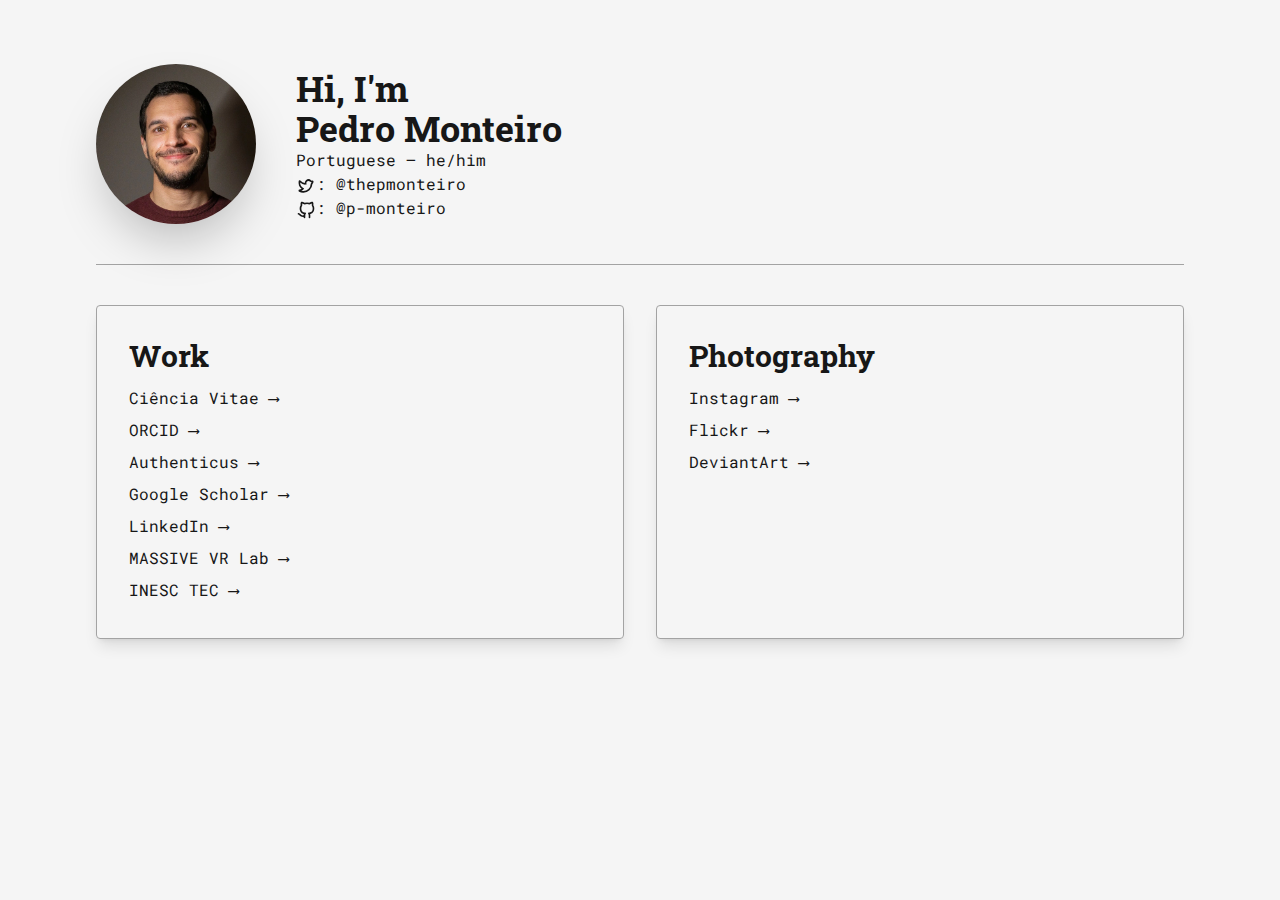
==== commit f7f82046: "Update website with latest changes" ====
--- a/index.html
+++ b/index.html
@@ -22,11 +22,11 @@
         </script>
     </head>
 
-    <body class="bg-neutral-100 dark:bg-neutral-900 text-neutral-900 font-sans dark:text-neutral-100 subpixel-antialiased">
+    <body class="bg-neutral-100 dark:bg-neutral-900 text-neutral-900  dark:text-neutral-100 font-sans subpixel-antialiased">
         <main>
             
 <div class="container px-6 md:px-24 pt-16 mb-10 mx-auto">
-    <div class="flex items-center lg:w-5/5 mx-auto border-b pb-10 border-neutral-700 sm:flex-row flex-col">
+    <div class="flex items-center lg:w-5/5 mx-auto border-b pb-10 border-neutral-400 dark:border-neutral-600 sm:flex-row flex-col">
         <img class="h-40 w-40 sm:mr-10 inline-flex items-center justify-center rounded-full flex-shrink-0 shadow-2xl"
                 alt="Profile photo" src="./assets/avatar.webp"/>
 
@@ -57,10 +57,10 @@
 <div class="container px-6 md:px-24 pb-6 mx-auto">
     <div class="flex flex-wrap -m-4">
         <div class="p-4 xl:w-1/2 w-full ">
-            <div class="h-full shadow-lg p-8 rounded border border-neutral-700">
+            <div class="h-full shadow-lg p-8 rounded border border-neutral-400 dark:border-neutral-600">
                 <h1 class="text-3xl font-slab font-bold mb-2">Work</h1>
                 <div class="text-base font-mono leading-loose links">
-                    <a target="_blank" href="https://www.cienciavitae.pt//en/A216-61AC-D0D6">Ciência Vitae (Curriculum) &#10230;</a><br>
+                    <a target="_blank" href="https://www.cienciavitae.pt//en/A216-61AC-D0D6">Ciência Vitae &#10230;</a><br>
                     <a target="_blank" href="https://orcid.org/0000-0002-9072-6264">ORCID &#10230;</a><br>
                     <a target="_blank" href="https://www.authenticus.pt/R-00H-6VW">Authenticus &#10230;</a><br>
                     <a target="_blank" href="https://scholar.google.com/citations?user=aPjWIeQAAAAJ&hl=en">Google Scholar &#10230;</a><br>
@@ -71,7 +71,7 @@
             </div>
         </div>
         <div class="p-4 xl:w-1/2 w-full">
-            <div class="h-full shadow-lg p-8 rounded border border-neutral-700">
+            <div class="h-full shadow-lg p-8 rounded border border-neutral-400 dark:border-neutral-600">
                 <h1 class="text-3xl font-slab font-bold mb-2">Photography</h1>
                 <div class="text-base font-mono leading-loose links">
                     <a target="_blank" href="https://www.instagram.com/its.pmonteiro/">Instagram &#10230;</a><br>
--- a/assets/styles.css
+++ b/assets/styles.css
@@ -1 +1,3 @@
-@import url("https://fonts.googleapis.com/css2?family=PT+Serif:ital,wght@0,400;0,700;1,400;1,700&family=Roboto+Mono&family=Roboto+Slab:wght@700&display=swap");/*! tailwindcss v3.0.23 | MIT License | https://tailwindcss.com*/*,:after,:before{border:0 solid #e5e7eb;box-sizing:border-box}:after,:before{--tw-content:""}html{-webkit-text-size-adjust:100%;font-family:ui-sans-serif,system-ui,-apple-system,BlinkMacSystemFont,Segoe UI,Roboto,Helvetica Neue,Arial,Noto Sans,sans-serif,Apple Color Emoji,Segoe UI Emoji,Segoe UI Symbol,Noto Color Emoji;line-height:1.5;-moz-tab-size:4;-o-tab-size:4;tab-size:4}body{line-height:inherit;margin:0}hr{border-top-width:1px;color:inherit;height:0}abbr:where([title]){-webkit-text-decoration:underline dotted;text-decoration:underline dotted}h1,h2,h3,h4,h5,h6{font-size:inherit;font-weight:inherit}a{color:inherit;text-decoration:inherit}b,strong{font-weight:bolder}code,kbd,pre,samp{font-family:Roboto Mono,ui-monospace,SFMono-Regular,Menlo,Monaco,Consolas,Liberation Mono,Courier New,monospace;font-size:1em}small{font-size:80%}sub,sup{font-size:75%;line-height:0;position:relative;vertical-align:baseline}sub{bottom:-.25em}sup{top:-.5em}table{border-collapse:collapse;border-color:inherit;text-indent:0}button,input,optgroup,select,textarea{color:inherit;font-family:inherit;font-size:100%;line-height:inherit;margin:0;padding:0}button,select{text-transform:none}[type=button],[type=reset],[type=submit],button{-webkit-appearance:button;background-color:transparent;background-image:none}:-moz-focusring{outline:auto}:-moz-ui-invalid{box-shadow:none}progress{vertical-align:baseline}::-webkit-inner-spin-button,::-webkit-outer-spin-button{height:auto}[type=search]{-webkit-appearance:textfield;outline-offset:-2px}::-webkit-search-decoration{-webkit-appearance:none}::-webkit-file-upload-button{-webkit-appearance:button;font:inherit}summary{display:list-item}blockquote,dd,dl,figure,h1,h2,h3,h4,h5,h6,hr,p,pre{margin:0}fieldset{margin:0}fieldset,legend{padding:0}menu,ol,ul{list-style:none;margin:0;padding:0}textarea{resize:vertical}input::-moz-placeholder,textarea::-moz-placeholder{color:#9ca3af;opacity:1}input:-ms-input-placeholder,textarea:-ms-input-placeholder{color:#9ca3af;opacity:1}input::placeholder,textarea::placeholder{color:#9ca3af;opacity:1}[role=button],button{cursor:pointer}:disabled{cursor:default}audio,canvas,embed,iframe,img,object,svg,video{display:block;vertical-align:middle}img,video{height:auto;max-width:100%}[hidden]{display:none}*,:after,:before{--tw-translate-x:0;--tw-translate-y:0;--tw-rotate:0;--tw-skew-x:0;--tw-skew-y:0;--tw-scale-x:1;--tw-scale-y:1;--tw-pan-x: ;--tw-pan-y: ;--tw-pinch-zoom: ;--tw-scroll-snap-strictness:proximity;--tw-ordinal: ;--tw-slashed-zero: ;--tw-numeric-figure: ;--tw-numeric-spacing: ;--tw-numeric-fraction: ;--tw-ring-inset: ;--tw-ring-offset-width:0px;--tw-ring-offset-color:#fff;--tw-ring-color:rgba(59,130,246,.5);--tw-ring-offset-shadow:0 0 #0000;--tw-ring-shadow:0 0 #0000;--tw-shadow:0 0 #0000;--tw-shadow-colored:0 0 #0000;--tw-blur: ;--tw-brightness: ;--tw-contrast: ;--tw-grayscale: ;--tw-hue-rotate: ;--tw-invert: ;--tw-saturate: ;--tw-sepia: ;--tw-drop-shadow: ;--tw-backdrop-blur: ;--tw-backdrop-brightness: ;--tw-backdrop-contrast: ;--tw-backdrop-grayscale: ;--tw-backdrop-hue-rotate: ;--tw-backdrop-invert: ;--tw-backdrop-opacity: ;--tw-backdrop-saturate: ;--tw-backdrop-sepia: }.container{width:100%}@media (min-width:640px){.container{max-width:640px}}@media (min-width:768px){.container{max-width:768px}}@media (min-width:1024px){.container{max-width:1024px}}@media (min-width:1280px){.container{max-width:1280px}}@media (min-width:1536px){.container{max-width:1536px}}.-m-4{margin:-1rem}.mx-auto{margin-left:auto;margin-right:auto}.mb-10{margin-bottom:2.5rem}.mt-6{margin-top:1.5rem}.mb-2{margin-bottom:.5rem}.inline{display:inline}.flex{display:flex}.inline-flex{display:inline-flex}.h-40{height:10rem}.h-5{height:1.25rem}.h-full{height:100%}.w-40{width:10rem}.w-5{width:1.25rem}.w-full{width:100%}.flex-shrink-0{flex-shrink:0}.flex-grow{flex-grow:1}.flex-col{flex-direction:column}.flex-wrap{flex-wrap:wrap}.items-center{align-items:center}.justify-center{justify-content:center}.rounded-full{border-radius:9999px}.rounded{border-radius:.25rem}.border{border-width:1px}.border-b{border-bottom-width:1px}.border-neutral-700{--tw-border-opacity:1;border-color:rgb(64 64 64/var(--tw-border-opacity))}.bg-neutral-100{--tw-bg-opacity:1;background-color:rgb(245 245 245/var(--tw-bg-opacity))}.p-4{padding:1rem}.p-8{padding:2rem}.px-6{padding-left:1.5rem;padding-right:1.5rem}.pt-16{padding-top:4rem}.pb-10{padding-bottom:2.5rem}.pb-6{padding-bottom:1.5rem}.text-center{text-align:center}.font-slab{font-family:Roboto Slab,ui-serif,Georgia,Cambria,Times New Roman,Times,serif}.font-mono{font-family:Roboto Mono,ui-monospace,SFMono-Regular,Menlo,Monaco,Consolas,Liberation Mono,Courier New,monospace}.text-4xl{font-size:2.25rem;line-height:2.5rem}.text-base{font-size:1rem;line-height:1.5rem}.text-3xl{font-size:1.875rem;line-height:2.25rem}.font-bold{font-weight:700}.leading-loose{line-height:2}.text-neutral-900{--tw-text-opacity:1;color:rgb(23 23 23/var(--tw-text-opacity))}.subpixel-antialiased{-webkit-font-smoothing:auto;-moz-osx-font-smoothing:auto}.shadow-2xl{--tw-shadow:0 25px 50px -12px rgba(0,0,0,.25);--tw-shadow-colored:0 25px 50px -12px var(--tw-shadow-color)}.shadow-2xl,.shadow-lg{box-shadow:var(--tw-ring-offset-shadow,0 0 #0000),var(--tw-ring-shadow,0 0 #0000),var(--tw-shadow)}.shadow-lg{--tw-shadow:0 10px 15px -3px rgba(0,0,0,.1),0 4px 6px -4px rgba(0,0,0,.1);--tw-shadow-colored:0 10px 15px -3px var(--tw-shadow-color),0 4px 6px -4px var(--tw-shadow-color)}@media (prefers-color-scheme:dark){.dark\:bg-neutral-900{--tw-bg-opacity:1;background-color:rgb(23 23 23/var(--tw-bg-opacity))}.dark\:text-neutral-100{--tw-text-opacity:1;color:rgb(245 245 245/var(--tw-text-opacity))}}@media (min-width:640px){.sm\:mr-10{margin-right:2.5rem}.sm\:mt-0{margin-top:0}.sm\:flex-row{flex-direction:row}.sm\:text-left{text-align:left}}@media (min-width:768px){.md\:px-24{padding-left:6rem;padding-right:6rem}}@media (min-width:1280px){.xl\:w-1\/2{width:50%}}+@import url("https://fonts.googleapis.com/css2?family=Roboto+Mono&family=Roboto+Serif:ital,wght@0,400;0,700;1,400&family=Roboto+Slab:wght@700&display=swap");
+
+/*! tailwindcss v3.0.23 | MIT License | https://tailwindcss.com*/*,:after,:before{border:0 solid #e5e7eb;box-sizing:border-box}:after,:before{--tw-content:""}html{-webkit-text-size-adjust:100%;font-family:ui-sans-serif,system-ui,-apple-system,BlinkMacSystemFont,Segoe UI,Roboto,Helvetica Neue,Arial,Noto Sans,sans-serif,Apple Color Emoji,Segoe UI Emoji,Segoe UI Symbol,Noto Color Emoji;line-height:1.5;-moz-tab-size:4;-o-tab-size:4;tab-size:4}body{line-height:inherit;margin:0}hr{border-top-width:1px;color:inherit;height:0}abbr:where([title]){-webkit-text-decoration:underline dotted;text-decoration:underline dotted}h1,h2,h3,h4,h5,h6{font-size:inherit;font-weight:inherit}a{color:inherit;text-decoration:inherit}b,strong{font-weight:bolder}code,kbd,pre,samp{font-family:Roboto Mono,ui-monospace,SFMono-Regular,Menlo,Monaco,Consolas,Liberation Mono,Courier New,monospace;font-size:1em}small{font-size:80%}sub,sup{font-size:75%;line-height:0;position:relative;vertical-align:baseline}sub{bottom:-.25em}sup{top:-.5em}table{border-collapse:collapse;border-color:inherit;text-indent:0}button,input,optgroup,select,textarea{color:inherit;font-family:inherit;font-size:100%;line-height:inherit;margin:0;padding:0}button,select{text-transform:none}[type=button],[type=reset],[type=submit],button{-webkit-appearance:button;background-color:transparent;background-image:none}:-moz-focusring{outline:auto}:-moz-ui-invalid{box-shadow:none}progress{vertical-align:baseline}::-webkit-inner-spin-button,::-webkit-outer-spin-button{height:auto}[type=search]{-webkit-appearance:textfield;outline-offset:-2px}::-webkit-search-decoration{-webkit-appearance:none}::-webkit-file-upload-button{-webkit-appearance:button;font:inherit}summary{display:list-item}blockquote,dd,dl,figure,h1,h2,h3,h4,h5,h6,hr,p,pre{margin:0}fieldset{margin:0}fieldset,legend{padding:0}menu,ol,ul{list-style:none;margin:0;padding:0}textarea{resize:vertical}input::-moz-placeholder,textarea::-moz-placeholder{color:#9ca3af;opacity:1}input:-ms-input-placeholder,textarea:-ms-input-placeholder{color:#9ca3af;opacity:1}input::placeholder,textarea::placeholder{color:#9ca3af;opacity:1}[role=button],button{cursor:pointer}:disabled{cursor:default}audio,canvas,embed,iframe,img,object,svg,video{display:block;vertical-align:middle}img,video{height:auto;max-width:100%}[hidden]{display:none}*,:after,:before{--tw-translate-x:0;--tw-translate-y:0;--tw-rotate:0;--tw-skew-x:0;--tw-skew-y:0;--tw-scale-x:1;--tw-scale-y:1;--tw-pan-x: ;--tw-pan-y: ;--tw-pinch-zoom: ;--tw-scroll-snap-strictness:proximity;--tw-ordinal: ;--tw-slashed-zero: ;--tw-numeric-figure: ;--tw-numeric-spacing: ;--tw-numeric-fraction: ;--tw-ring-inset: ;--tw-ring-offset-width:0px;--tw-ring-offset-color:#fff;--tw-ring-color:rgba(59,130,246,.5);--tw-ring-offset-shadow:0 0 #0000;--tw-ring-shadow:0 0 #0000;--tw-shadow:0 0 #0000;--tw-shadow-colored:0 0 #0000;--tw-blur: ;--tw-brightness: ;--tw-contrast: ;--tw-grayscale: ;--tw-hue-rotate: ;--tw-invert: ;--tw-saturate: ;--tw-sepia: ;--tw-drop-shadow: ;--tw-backdrop-blur: ;--tw-backdrop-brightness: ;--tw-backdrop-contrast: ;--tw-backdrop-grayscale: ;--tw-backdrop-hue-rotate: ;--tw-backdrop-invert: ;--tw-backdrop-opacity: ;--tw-backdrop-saturate: ;--tw-backdrop-sepia: }.container{width:100%}@media (min-width:640px){.container{max-width:640px}}@media (min-width:768px){.container{max-width:768px}}@media (min-width:1024px){.container{max-width:1024px}}@media (min-width:1280px){.container{max-width:1280px}}@media (min-width:1536px){.container{max-width:1536px}}.prose{color:var(--tw-prose-body);max-width:65ch}.prose :where([class~=lead]):not(:where([class~=not-prose] *)){color:var(--tw-prose-lead);font-size:1.25em;line-height:1.6;margin-bottom:1.2em;margin-top:1.2em}.prose :where(a):not(:where([class~=not-prose] *)){color:var(--tw-prose-links);font-weight:500;text-decoration:underline}.prose :where(strong):not(:where([class~=not-prose] *)){color:var(--tw-prose-bold);font-weight:600}.prose :where(ol):not(:where([class~=not-prose] *)){list-style-type:decimal;padding-left:1.625em}.prose :where(ol[type=A]):not(:where([class~=not-prose] *)){list-style-type:upper-alpha}.prose :where(ol[type=a]):not(:where([class~=not-prose] *)){list-style-type:lower-alpha}.prose :where(ol[type=A s]):not(:where([class~=not-prose] *)){list-style-type:upper-alpha}.prose :where(ol[type=a s]):not(:where([class~=not-prose] *)){list-style-type:lower-alpha}.prose :where(ol[type=I]):not(:where([class~=not-prose] *)){list-style-type:upper-roman}.prose :where(ol[type=i]):not(:where([class~=not-prose] *)){list-style-type:lower-roman}.prose :where(ol[type=I s]):not(:where([class~=not-prose] *)){list-style-type:upper-roman}.prose :where(ol[type=i s]):not(:where([class~=not-prose] *)){list-style-type:lower-roman}.prose :where(ol[type="1"]):not(:where([class~=not-prose] *)){list-style-type:decimal}.prose :where(ul):not(:where([class~=not-prose] *)){list-style-type:disc;padding-left:1.625em}.prose :where(ol>li):not(:where([class~=not-prose] *))::marker{color:var(--tw-prose-counters);font-weight:400}.prose :where(ul>li):not(:where([class~=not-prose] *))::marker{color:var(--tw-prose-bullets)}.prose :where(hr):not(:where([class~=not-prose] *)){border-color:var(--tw-prose-hr);border-top-width:1px;margin-bottom:3em;margin-top:3em}.prose :where(blockquote):not(:where([class~=not-prose] *)){border-left-color:var(--tw-prose-quote-borders);border-left-width:.25rem;color:var(--tw-prose-quotes);font-style:italic;font-weight:500;margin-bottom:1.6em;margin-top:1.6em;padding-left:1em;quotes:"\201C""\201D""\2018""\2019"}.prose :where(blockquote p:first-of-type):not(:where([class~=not-prose] *)):before{content:open-quote}.prose :where(blockquote p:last-of-type):not(:where([class~=not-prose] *)):after{content:close-quote}.prose :where(h1):not(:where([class~=not-prose] *)){color:var(--tw-prose-headings);font-size:2.25em;font-weight:800;line-height:1.1111111;margin-bottom:.8888889em;margin-top:0}.prose :where(h1 strong):not(:where([class~=not-prose] *)){font-weight:900}.prose :where(h2):not(:where([class~=not-prose] *)){color:var(--tw-prose-headings);font-size:1.5em;font-weight:700;line-height:1.3333333;margin-bottom:1em;margin-top:2em}.prose :where(h2 strong):not(:where([class~=not-prose] *)){font-weight:800}.prose :where(h3):not(:where([class~=not-prose] *)){color:var(--tw-prose-headings);font-size:1.25em;font-weight:600;line-height:1.6;margin-bottom:.6em;margin-top:1.6em}.prose :where(h3 strong):not(:where([class~=not-prose] *)){font-weight:700}.prose :where(h4):not(:where([class~=not-prose] *)){color:var(--tw-prose-headings);font-weight:600;line-height:1.5;margin-bottom:.5em;margin-top:1.5em}.prose :where(h4 strong):not(:where([class~=not-prose] *)){font-weight:700}.prose :where(figure>*):not(:where([class~=not-prose] *)){margin-bottom:0;margin-top:0}.prose :where(figcaption):not(:where([class~=not-prose] *)){color:var(--tw-prose-captions);font-size:.875em;line-height:1.4285714;margin-top:.8571429em}.prose :where(code):not(:where([class~=not-prose] *)){color:var(--tw-prose-code);font-size:.875em;font-weight:600}.prose :where(code):not(:where([class~=not-prose] *)):before{content:"`"}.prose :where(code):not(:where([class~=not-prose] *)):after{content:"`"}.prose :where(a code):not(:where([class~=not-prose] *)){color:var(--tw-prose-links)}.prose :where(pre):not(:where([class~=not-prose] *)){background-color:var(--tw-prose-pre-bg);border-radius:.375rem;color:var(--tw-prose-pre-code);font-size:.875em;font-weight:400;line-height:1.7142857;margin-bottom:1.7142857em;margin-top:1.7142857em;overflow-x:auto;padding:.8571429em 1.1428571em}.prose :where(pre code):not(:where([class~=not-prose] *)){background-color:transparent;border-radius:0;border-width:0;color:inherit;font-family:inherit;font-size:inherit;font-weight:inherit;line-height:inherit;padding:0}.prose :where(pre code):not(:where([class~=not-prose] *)):before{content:none}.prose :where(pre code):not(:where([class~=not-prose] *)):after{content:none}.prose :where(table):not(:where([class~=not-prose] *)){font-size:.875em;line-height:1.7142857;margin-bottom:2em;margin-top:2em;table-layout:auto;text-align:left;width:100%}.prose :where(thead):not(:where([class~=not-prose] *)){border-bottom-color:var(--tw-prose-th-borders);border-bottom-width:1px}.prose :where(thead th):not(:where([class~=not-prose] *)){color:var(--tw-prose-headings);font-weight:600;padding-bottom:.5714286em;padding-left:.5714286em;padding-right:.5714286em;vertical-align:bottom}.prose :where(tbody tr):not(:where([class~=not-prose] *)){border-bottom-color:var(--tw-prose-td-borders);border-bottom-width:1px}.prose :where(tbody tr:last-child):not(:where([class~=not-prose] *)){border-bottom-width:0}.prose :where(tbody td):not(:where([class~=not-prose] *)){padding:.5714286em;vertical-align:baseline}.prose{--tw-prose-body:#374151;--tw-prose-headings:#111827;--tw-prose-lead:#4b5563;--tw-prose-links:#111827;--tw-prose-bold:#111827;--tw-prose-counters:#6b7280;--tw-prose-bullets:#d1d5db;--tw-prose-hr:#e5e7eb;--tw-prose-quotes:#111827;--tw-prose-quote-borders:#e5e7eb;--tw-prose-captions:#6b7280;--tw-prose-code:#111827;--tw-prose-pre-code:#e5e7eb;--tw-prose-pre-bg:#1f2937;--tw-prose-th-borders:#d1d5db;--tw-prose-td-borders:#e5e7eb;--tw-prose-invert-body:#d1d5db;--tw-prose-invert-headings:#fff;--tw-prose-invert-lead:#9ca3af;--tw-prose-invert-links:#fff;--tw-prose-invert-bold:#fff;--tw-prose-invert-counters:#9ca3af;--tw-prose-invert-bullets:#4b5563;--tw-prose-invert-hr:#374151;--tw-prose-invert-quotes:#f3f4f6;--tw-prose-invert-quote-borders:#374151;--tw-prose-invert-captions:#9ca3af;--tw-prose-invert-code:#fff;--tw-prose-invert-pre-code:#d1d5db;--tw-prose-invert-pre-bg:rgba(0,0,0,.5);--tw-prose-invert-th-borders:#4b5563;--tw-prose-invert-td-borders:#374151;font-size:1rem;line-height:1.75}.prose :where(p):not(:where([class~=not-prose] *)){margin-bottom:1.25em;margin-top:1.25em}.prose :where(img):not(:where([class~=not-prose] *)){margin-bottom:2em;margin-top:2em}.prose :where(video):not(:where([class~=not-prose] *)){margin-bottom:2em;margin-top:2em}.prose :where(figure):not(:where([class~=not-prose] *)){margin-bottom:2em;margin-top:2em}.prose :where(h2 code):not(:where([class~=not-prose] *)){font-size:.875em}.prose :where(h3 code):not(:where([class~=not-prose] *)){font-size:.9em}.prose :where(li):not(:where([class~=not-prose] *)){margin-bottom:.5em;margin-top:.5em}.prose :where(ol>li):not(:where([class~=not-prose] *)){padding-left:.375em}.prose :where(ul>li):not(:where([class~=not-prose] *)){padding-left:.375em}.prose>:where(ul>li p):not(:where([class~=not-prose] *)){margin-bottom:.75em;margin-top:.75em}.prose>:where(ul>li>:first-child):not(:where([class~=not-prose] *)){margin-top:1.25em}.prose>:where(ul>li>:last-child):not(:where([class~=not-prose] *)){margin-bottom:1.25em}.prose>:where(ol>li>:first-child):not(:where([class~=not-prose] *)){margin-top:1.25em}.prose>:where(ol>li>:last-child):not(:where([class~=not-prose] *)){margin-bottom:1.25em}.prose :where(ul ul,ul ol,ol ul,ol ol):not(:where([class~=not-prose] *)){margin-bottom:.75em;margin-top:.75em}.prose :where(hr+*):not(:where([class~=not-prose] *)){margin-top:0}.prose :where(h2+*):not(:where([class~=not-prose] *)){margin-top:0}.prose :where(h3+*):not(:where([class~=not-prose] *)){margin-top:0}.prose :where(h4+*):not(:where([class~=not-prose] *)){margin-top:0}.prose :where(thead th:first-child):not(:where([class~=not-prose] *)){padding-left:0}.prose :where(thead th:last-child):not(:where([class~=not-prose] *)){padding-right:0}.prose :where(tbody td:first-child):not(:where([class~=not-prose] *)){padding-left:0}.prose :where(tbody td:last-child):not(:where([class~=not-prose] *)){padding-right:0}.prose>:where(:first-child):not(:where([class~=not-prose] *)){margin-top:0}.prose>:where(:last-child):not(:where([class~=not-prose] *)){margin-bottom:0}.relative{position:relative}.-m-4{margin:-1rem}.mx-auto{margin-left:auto;margin-right:auto}.my-8{margin-bottom:2rem;margin-top:2rem}.my-1{margin-bottom:.25rem;margin-top:.25rem}.mb-10{margin-bottom:2.5rem}.mt-6{margin-top:1.5rem}.mb-2{margin-bottom:.5rem}.mb-1{margin-bottom:.25rem}.mb-4{margin-bottom:1rem}.mr-2{margin-right:.5rem}.mt-8{margin-top:2rem}.mt-2{margin-top:.5rem}.mb-8{margin-bottom:2rem}.mb-12{margin-bottom:3rem}.inline{display:inline}.flex{display:flex}.inline-flex{display:inline-flex}.grid{display:grid}.h-40{height:10rem}.h-5{height:1.25rem}.h-full{height:100%}.h-auto{height:auto}.w-40{width:10rem}.w-5{width:1.25rem}.w-full{width:100%}.w-\[7\.5rem\]{width:7.5rem}.w-max{width:-webkit-max-content;width:-moz-max-content;width:max-content}.max-w-full{max-width:100%}.max-w-none{max-width:none}.flex-shrink-0{flex-shrink:0}.shrink{flex-shrink:1}.flex-grow{flex-grow:1}.flex-col{flex-direction:column}.flex-wrap{flex-wrap:wrap}.place-items-center{place-items:center}.items-center{align-items:center}.justify-start{justify-content:flex-start}.justify-center{justify-content:center}.justify-between{justify-content:space-between}.space-x-2>:not([hidden])~:not([hidden]){--tw-space-x-reverse:0;margin-left:calc(.5rem*(1 - var(--tw-space-x-reverse)));margin-right:calc(.5rem*var(--tw-space-x-reverse))}.space-y-6>:not([hidden])~:not([hidden]){--tw-space-y-reverse:0;margin-bottom:calc(1.5rem*var(--tw-space-y-reverse));margin-top:calc(1.5rem*(1 - var(--tw-space-y-reverse)))}.rounded-full{border-radius:9999px}.rounded{border-radius:.25rem}.rounded-md{border-radius:.375rem}.rounded-lg{border-radius:.5rem}.border{border-width:1px}.border-b{border-bottom-width:1px}.border-t{border-top-width:1px}.border-dotted{border-style:dotted}.border-neutral-400{--tw-border-opacity:1;border-color:rgb(163 163 163/var(--tw-border-opacity))}.border-neutral-300{--tw-border-opacity:1;border-color:rgb(212 212 212/var(--tw-border-opacity))}.bg-neutral-200{--tw-bg-opacity:1;background-color:rgb(229 229 229/var(--tw-bg-opacity))}.bg-neutral-100{--tw-bg-opacity:1;background-color:rgb(245 245 245/var(--tw-bg-opacity))}.p-4{padding:1rem}.p-8{padding:2rem}.p-2{padding:.5rem}.px-6{padding-left:1.5rem;padding-right:1.5rem}.py-5{padding-bottom:1.25rem;padding-top:1.25rem}.py-4{padding-bottom:1rem;padding-top:1rem}.px-8{padding-left:2rem;padding-right:2rem}.py-2{padding-bottom:.5rem;padding-top:.5rem}.px-2{padding-left:.5rem;padding-right:.5rem}.py-1{padding-bottom:.25rem;padding-top:.25rem}.pt-16{padding-top:4rem}.pb-10{padding-bottom:2.5rem}.pb-6{padding-bottom:1.5rem}.text-center{text-align:center}.font-slab{font-family:Roboto Slab,ui-serif,Georgia,Cambria,Times New Roman,Times,serif}.font-mono{font-family:Roboto Mono,ui-monospace,SFMono-Regular,Menlo,Monaco,Consolas,Liberation Mono,Courier New,monospace}.font-serif{font-family:"Roboto Serif",ui-serif,Georgia,Cambria,Times New Roman,Times,serif}.text-4xl{font-size:2.25rem;line-height:2.5rem}.text-base{font-size:1rem;line-height:1.5rem}.text-3xl{font-size:1.875rem;line-height:2.25rem}.text-xs{font-size:.75rem;line-height:1rem}.text-lg{font-size:1.125rem;line-height:1.75rem}.font-bold{font-weight:700}.italic{font-style:italic}.leading-loose{line-height:2}.text-neutral-500{--tw-text-opacity:1;color:rgb(115 115 115/var(--tw-text-opacity))}.text-neutral-600{--tw-text-opacity:1;color:rgb(82 82 82/var(--tw-text-opacity))}.text-neutral-900{--tw-text-opacity:1;color:rgb(23 23 23/var(--tw-text-opacity))}.subpixel-antialiased{-webkit-font-smoothing:auto;-moz-osx-font-smoothing:auto}.shadow-2xl{--tw-shadow:0 25px 50px -12px rgba(0,0,0,.25);--tw-shadow-colored:0 25px 50px -12px var(--tw-shadow-color)}.shadow-2xl,.shadow-lg{box-shadow:var(--tw-ring-offset-shadow,0 0 #0000),var(--tw-ring-shadow,0 0 #0000),var(--tw-shadow)}.shadow-lg{--tw-shadow:0 10px 15px -3px rgba(0,0,0,.1),0 4px 6px -4px rgba(0,0,0,.1);--tw-shadow-colored:0 10px 15px -3px var(--tw-shadow-color),0 4px 6px -4px var(--tw-shadow-color)}.transition{transition-duration:.15s;transition-property:color,background-color,border-color,fill,stroke,opacity,box-shadow,transform,filter,-webkit-text-decoration-color,-webkit-backdrop-filter;transition-property:color,background-color,border-color,text-decoration-color,fill,stroke,opacity,box-shadow,transform,filter,backdrop-filter;transition-property:color,background-color,border-color,text-decoration-color,fill,stroke,opacity,box-shadow,transform,filter,backdrop-filter,-webkit-text-decoration-color,-webkit-backdrop-filter;transition-timing-function:cubic-bezier(.4,0,.2,1)}.duration-300{transition-duration:.3s}.ease-in-out{transition-timing-function:cubic-bezier(.4,0,.2,1)}.prose h1,.prose h2,.prose h3,.prose h4,.prose h5,.prose h6{font-family:Roboto Slab,ui-serif,Georgia,Cambria,Times New Roman,Times,serif}.hover\:scale-\[101\%\]:hover{--tw-scale-x:101%;--tw-scale-y:101%;transform:translate(var(--tw-translate-x),var(--tw-translate-y)) rotate(var(--tw-rotate)) skewX(var(--tw-skew-x)) skewY(var(--tw-skew-y)) scaleX(var(--tw-scale-x)) scaleY(var(--tw-scale-y))}.hover\:rounded:hover{border-radius:.25rem}.hover\:bg-neutral-200:hover{--tw-bg-opacity:1;background-color:rgb(229 229 229/var(--tw-bg-opacity))}.hover\:shadow-lg:hover{--tw-shadow:0 10px 15px -3px rgba(0,0,0,.1),0 4px 6px -4px rgba(0,0,0,.1);--tw-shadow-colored:0 10px 15px -3px var(--tw-shadow-color),0 4px 6px -4px var(--tw-shadow-color);box-shadow:var(--tw-ring-offset-shadow,0 0 #0000),var(--tw-ring-shadow,0 0 #0000),var(--tw-shadow)}@media (prefers-color-scheme:dark){.dark\:prose-invert{--tw-prose-body:var(--tw-prose-invert-body);--tw-prose-headings:var(--tw-prose-invert-headings);--tw-prose-lead:var(--tw-prose-invert-lead);--tw-prose-links:var(--tw-prose-invert-links);--tw-prose-bold:var(--tw-prose-invert-bold);--tw-prose-counters:var(--tw-prose-invert-counters);--tw-prose-bullets:var(--tw-prose-invert-bullets);--tw-prose-hr:var(--tw-prose-invert-hr);--tw-prose-quotes:var(--tw-prose-invert-quotes);--tw-prose-quote-borders:var(--tw-prose-invert-quote-borders);--tw-prose-captions:var(--tw-prose-invert-captions);--tw-prose-code:var(--tw-prose-invert-code);--tw-prose-pre-code:var(--tw-prose-invert-pre-code);--tw-prose-pre-bg:var(--tw-prose-invert-pre-bg);--tw-prose-th-borders:var(--tw-prose-invert-th-borders);--tw-prose-td-borders:var(--tw-prose-invert-td-borders)}.dark\:border-neutral-600{--tw-border-opacity:1;border-color:rgb(82 82 82/var(--tw-border-opacity))}.dark\:border-neutral-700{--tw-border-opacity:1;border-color:rgb(64 64 64/var(--tw-border-opacity))}.dark\:bg-neutral-800{--tw-bg-opacity:1;background-color:rgb(38 38 38/var(--tw-bg-opacity))}.dark\:bg-neutral-900{--tw-bg-opacity:1;background-color:rgb(23 23 23/var(--tw-bg-opacity))}.dark\:text-neutral-400{--tw-text-opacity:1;color:rgb(163 163 163/var(--tw-text-opacity))}.dark\:text-neutral-100{--tw-text-opacity:1;color:rgb(245 245 245/var(--tw-text-opacity))}.hover\:dark\:bg-neutral-800:hover{--tw-bg-opacity:1;background-color:rgb(38 38 38/var(--tw-bg-opacity))}}@media (min-width:640px){.sm\:mr-10{margin-right:2.5rem}.sm\:mt-0{margin-top:0}.sm\:flex-row{flex-direction:row}.sm\:text-left{text-align:left}}@media (min-width:768px){.md\:px-24{padding-left:6rem;padding-right:6rem}}@media (min-width:1280px){.xl\:w-1\/2{width:50%}}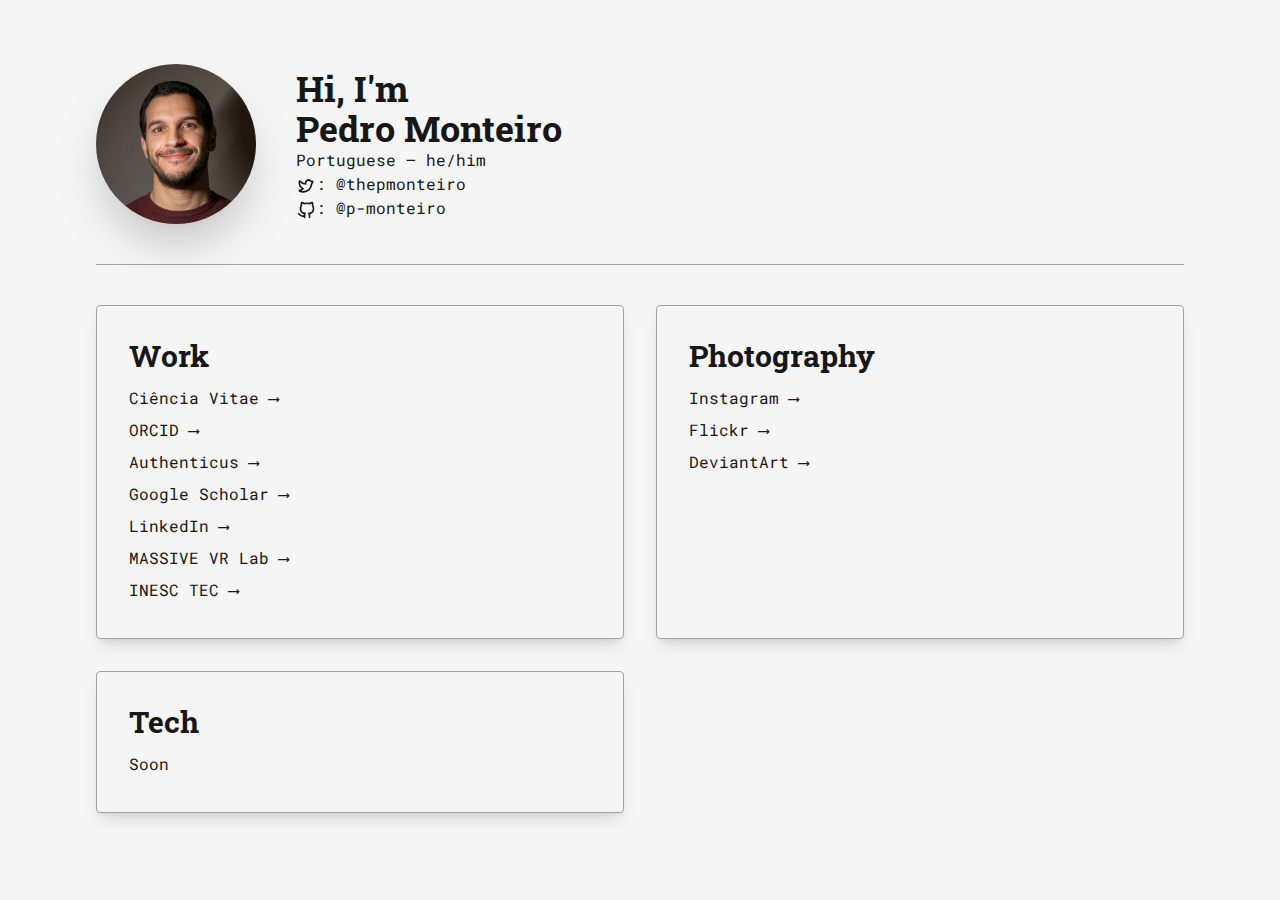
==== commit 7ebb581e: "Update website with latest changes" ====
--- a/index.html
+++ b/index.html
@@ -54,9 +54,11 @@
     </div>
 </div>
 
-<div class="container px-6 md:px-24 pb-6 mx-auto">
+<div class="container mx-auto px-6 lg:px-24 pb-6">
+    
     <div class="flex flex-wrap -m-4">
-        <div class="p-4 xl:w-1/2 w-full ">
+        
+        <div class="p-4 lg:w-1/2 w-full 2xl:w-1/3">
             <div class="h-full shadow-lg p-8 rounded border border-neutral-400 dark:border-neutral-600">
                 <h1 class="text-3xl font-slab font-bold mb-2">Work</h1>
                 <div class="text-base font-mono leading-loose links">
@@ -70,7 +72,7 @@
                 </div>
             </div>
         </div>
-        <div class="p-4 xl:w-1/2 w-full">
+        <div class="p-4 lg:w-1/2 w-full 2xl:w-1/3">
             <div class="h-full shadow-lg p-8 rounded border border-neutral-400 dark:border-neutral-600">
                 <h1 class="text-3xl font-slab font-bold mb-2">Photography</h1>
                 <div class="text-base font-mono leading-loose links">
@@ -81,6 +83,15 @@
 
             </div>
         </div>
+
+        <div class="p-4 lg:w-1/2 w-full 2xl:w-1/3">
+            <div class="h-full shadow-lg p-8 rounded border border-neutral-400 dark:border-neutral-600">
+                <h1 class="text-3xl font-slab font-bold mb-2">Tech</h1>
+                
+                <p class="text-base font-mono leading-loose">Soon</p>
+                
+            </div>
+        </div>
     </div>
 </div>
         </main>
--- a/assets/styles.css
+++ b/assets/styles.css
@@ -1,3 +1,3 @@
 @import url("https://fonts.googleapis.com/css2?family=Roboto+Mono&family=Roboto+Serif:ital,wght@0,400;0,700;1,400&family=Roboto+Slab:wght@700&display=swap");
 
-/*! tailwindcss v3.0.23 | MIT License | https://tailwindcss.com*/*,:after,:before{border:0 solid #e5e7eb;box-sizing:border-box}:after,:before{--tw-content:""}html{-webkit-text-size-adjust:100%;font-family:ui-sans-serif,system-ui,-apple-system,BlinkMacSystemFont,Segoe UI,Roboto,Helvetica Neue,Arial,Noto Sans,sans-serif,Apple Color Emoji,Segoe UI Emoji,Segoe UI Symbol,Noto Color Emoji;line-height:1.5;-moz-tab-size:4;-o-tab-size:4;tab-size:4}body{line-height:inherit;margin:0}hr{border-top-width:1px;color:inherit;height:0}abbr:where([title]){-webkit-text-decoration:underline dotted;text-decoration:underline dotted}h1,h2,h3,h4,h5,h6{font-size:inherit;font-weight:inherit}a{color:inherit;text-decoration:inherit}b,strong{font-weight:bolder}code,kbd,pre,samp{font-family:Roboto Mono,ui-monospace,SFMono-Regular,Menlo,Monaco,Consolas,Liberation Mono,Courier New,monospace;font-size:1em}small{font-size:80%}sub,sup{font-size:75%;line-height:0;position:relative;vertical-align:baseline}sub{bottom:-.25em}sup{top:-.5em}table{border-collapse:collapse;border-color:inherit;text-indent:0}button,input,optgroup,select,textarea{color:inherit;font-family:inherit;font-size:100%;line-height:inherit;margin:0;padding:0}button,select{text-transform:none}[type=button],[type=reset],[type=submit],button{-webkit-appearance:button;background-color:transparent;background-image:none}:-moz-focusring{outline:auto}:-moz-ui-invalid{box-shadow:none}progress{vertical-align:baseline}::-webkit-inner-spin-button,::-webkit-outer-spin-button{height:auto}[type=search]{-webkit-appearance:textfield;outline-offset:-2px}::-webkit-search-decoration{-webkit-appearance:none}::-webkit-file-upload-button{-webkit-appearance:button;font:inherit}summary{display:list-item}blockquote,dd,dl,figure,h1,h2,h3,h4,h5,h6,hr,p,pre{margin:0}fieldset{margin:0}fieldset,legend{padding:0}menu,ol,ul{list-style:none;margin:0;padding:0}textarea{resize:vertical}input::-moz-placeholder,textarea::-moz-placeholder{color:#9ca3af;opacity:1}input:-ms-input-placeholder,textarea:-ms-input-placeholder{color:#9ca3af;opacity:1}input::placeholder,textarea::placeholder{color:#9ca3af;opacity:1}[role=button],button{cursor:pointer}:disabled{cursor:default}audio,canvas,embed,iframe,img,object,svg,video{display:block;vertical-align:middle}img,video{height:auto;max-width:100%}[hidden]{display:none}*,:after,:before{--tw-translate-x:0;--tw-translate-y:0;--tw-rotate:0;--tw-skew-x:0;--tw-skew-y:0;--tw-scale-x:1;--tw-scale-y:1;--tw-pan-x: ;--tw-pan-y: ;--tw-pinch-zoom: ;--tw-scroll-snap-strictness:proximity;--tw-ordinal: ;--tw-slashed-zero: ;--tw-numeric-figure: ;--tw-numeric-spacing: ;--tw-numeric-fraction: ;--tw-ring-inset: ;--tw-ring-offset-width:0px;--tw-ring-offset-color:#fff;--tw-ring-color:rgba(59,130,246,.5);--tw-ring-offset-shadow:0 0 #0000;--tw-ring-shadow:0 0 #0000;--tw-shadow:0 0 #0000;--tw-shadow-colored:0 0 #0000;--tw-blur: ;--tw-brightness: ;--tw-contrast: ;--tw-grayscale: ;--tw-hue-rotate: ;--tw-invert: ;--tw-saturate: ;--tw-sepia: ;--tw-drop-shadow: ;--tw-backdrop-blur: ;--tw-backdrop-brightness: ;--tw-backdrop-contrast: ;--tw-backdrop-grayscale: ;--tw-backdrop-hue-rotate: ;--tw-backdrop-invert: ;--tw-backdrop-opacity: ;--tw-backdrop-saturate: ;--tw-backdrop-sepia: }.container{width:100%}@media (min-width:640px){.container{max-width:640px}}@media (min-width:768px){.container{max-width:768px}}@media (min-width:1024px){.container{max-width:1024px}}@media (min-width:1280px){.container{max-width:1280px}}@media (min-width:1536px){.container{max-width:1536px}}.prose{color:var(--tw-prose-body);max-width:65ch}.prose :where([class~=lead]):not(:where([class~=not-prose] *)){color:var(--tw-prose-lead);font-size:1.25em;line-height:1.6;margin-bottom:1.2em;margin-top:1.2em}.prose :where(a):not(:where([class~=not-prose] *)){color:var(--tw-prose-links);font-weight:500;text-decoration:underline}.prose :where(strong):not(:where([class~=not-prose] *)){color:var(--tw-prose-bold);font-weight:600}.prose :where(ol):not(:where([class~=not-prose] *)){list-style-type:decimal;padding-left:1.625em}.prose :where(ol[type=A]):not(:where([class~=not-prose] *)){list-style-type:upper-alpha}.prose :where(ol[type=a]):not(:where([class~=not-prose] *)){list-style-type:lower-alpha}.prose :where(ol[type=A s]):not(:where([class~=not-prose] *)){list-style-type:upper-alpha}.prose :where(ol[type=a s]):not(:where([class~=not-prose] *)){list-style-type:lower-alpha}.prose :where(ol[type=I]):not(:where([class~=not-prose] *)){list-style-type:upper-roman}.prose :where(ol[type=i]):not(:where([class~=not-prose] *)){list-style-type:lower-roman}.prose :where(ol[type=I s]):not(:where([class~=not-prose] *)){list-style-type:upper-roman}.prose :where(ol[type=i s]):not(:where([class~=not-prose] *)){list-style-type:lower-roman}.prose :where(ol[type="1"]):not(:where([class~=not-prose] *)){list-style-type:decimal}.prose :where(ul):not(:where([class~=not-prose] *)){list-style-type:disc;padding-left:1.625em}.prose :where(ol>li):not(:where([class~=not-prose] *))::marker{color:var(--tw-prose-counters);font-weight:400}.prose :where(ul>li):not(:where([class~=not-prose] *))::marker{color:var(--tw-prose-bullets)}.prose :where(hr):not(:where([class~=not-prose] *)){border-color:var(--tw-prose-hr);border-top-width:1px;margin-bottom:3em;margin-top:3em}.prose :where(blockquote):not(:where([class~=not-prose] *)){border-left-color:var(--tw-prose-quote-borders);border-left-width:.25rem;color:var(--tw-prose-quotes);font-style:italic;font-weight:500;margin-bottom:1.6em;margin-top:1.6em;padding-left:1em;quotes:"\201C""\201D""\2018""\2019"}.prose :where(blockquote p:first-of-type):not(:where([class~=not-prose] *)):before{content:open-quote}.prose :where(blockquote p:last-of-type):not(:where([class~=not-prose] *)):after{content:close-quote}.prose :where(h1):not(:where([class~=not-prose] *)){color:var(--tw-prose-headings);font-size:2.25em;font-weight:800;line-height:1.1111111;margin-bottom:.8888889em;margin-top:0}.prose :where(h1 strong):not(:where([class~=not-prose] *)){font-weight:900}.prose :where(h2):not(:where([class~=not-prose] *)){color:var(--tw-prose-headings);font-size:1.5em;font-weight:700;line-height:1.3333333;margin-bottom:1em;margin-top:2em}.prose :where(h2 strong):not(:where([class~=not-prose] *)){font-weight:800}.prose :where(h3):not(:where([class~=not-prose] *)){color:var(--tw-prose-headings);font-size:1.25em;font-weight:600;line-height:1.6;margin-bottom:.6em;margin-top:1.6em}.prose :where(h3 strong):not(:where([class~=not-prose] *)){font-weight:700}.prose :where(h4):not(:where([class~=not-prose] *)){color:var(--tw-prose-headings);font-weight:600;line-height:1.5;margin-bottom:.5em;margin-top:1.5em}.prose :where(h4 strong):not(:where([class~=not-prose] *)){font-weight:700}.prose :where(figure>*):not(:where([class~=not-prose] *)){margin-bottom:0;margin-top:0}.prose :where(figcaption):not(:where([class~=not-prose] *)){color:var(--tw-prose-captions);font-size:.875em;line-height:1.4285714;margin-top:.8571429em}.prose :where(code):not(:where([class~=not-prose] *)){color:var(--tw-prose-code);font-size:.875em;font-weight:600}.prose :where(code):not(:where([class~=not-prose] *)):before{content:"`"}.prose :where(code):not(:where([class~=not-prose] *)):after{content:"`"}.prose :where(a code):not(:where([class~=not-prose] *)){color:var(--tw-prose-links)}.prose :where(pre):not(:where([class~=not-prose] *)){background-color:var(--tw-prose-pre-bg);border-radius:.375rem;color:var(--tw-prose-pre-code);font-size:.875em;font-weight:400;line-height:1.7142857;margin-bottom:1.7142857em;margin-top:1.7142857em;overflow-x:auto;padding:.8571429em 1.1428571em}.prose :where(pre code):not(:where([class~=not-prose] *)){background-color:transparent;border-radius:0;border-width:0;color:inherit;font-family:inherit;font-size:inherit;font-weight:inherit;line-height:inherit;padding:0}.prose :where(pre code):not(:where([class~=not-prose] *)):before{content:none}.prose :where(pre code):not(:where([class~=not-prose] *)):after{content:none}.prose :where(table):not(:where([class~=not-prose] *)){font-size:.875em;line-height:1.7142857;margin-bottom:2em;margin-top:2em;table-layout:auto;text-align:left;width:100%}.prose :where(thead):not(:where([class~=not-prose] *)){border-bottom-color:var(--tw-prose-th-borders);border-bottom-width:1px}.prose :where(thead th):not(:where([class~=not-prose] *)){color:var(--tw-prose-headings);font-weight:600;padding-bottom:.5714286em;padding-left:.5714286em;padding-right:.5714286em;vertical-align:bottom}.prose :where(tbody tr):not(:where([class~=not-prose] *)){border-bottom-color:var(--tw-prose-td-borders);border-bottom-width:1px}.prose :where(tbody tr:last-child):not(:where([class~=not-prose] *)){border-bottom-width:0}.prose :where(tbody td):not(:where([class~=not-prose] *)){padding:.5714286em;vertical-align:baseline}.prose{--tw-prose-body:#374151;--tw-prose-headings:#111827;--tw-prose-lead:#4b5563;--tw-prose-links:#111827;--tw-prose-bold:#111827;--tw-prose-counters:#6b7280;--tw-prose-bullets:#d1d5db;--tw-prose-hr:#e5e7eb;--tw-prose-quotes:#111827;--tw-prose-quote-borders:#e5e7eb;--tw-prose-captions:#6b7280;--tw-prose-code:#111827;--tw-prose-pre-code:#e5e7eb;--tw-prose-pre-bg:#1f2937;--tw-prose-th-borders:#d1d5db;--tw-prose-td-borders:#e5e7eb;--tw-prose-invert-body:#d1d5db;--tw-prose-invert-headings:#fff;--tw-prose-invert-lead:#9ca3af;--tw-prose-invert-links:#fff;--tw-prose-invert-bold:#fff;--tw-prose-invert-counters:#9ca3af;--tw-prose-invert-bullets:#4b5563;--tw-prose-invert-hr:#374151;--tw-prose-invert-quotes:#f3f4f6;--tw-prose-invert-quote-borders:#374151;--tw-prose-invert-captions:#9ca3af;--tw-prose-invert-code:#fff;--tw-prose-invert-pre-code:#d1d5db;--tw-prose-invert-pre-bg:rgba(0,0,0,.5);--tw-prose-invert-th-borders:#4b5563;--tw-prose-invert-td-borders:#374151;font-size:1rem;line-height:1.75}.prose :where(p):not(:where([class~=not-prose] *)){margin-bottom:1.25em;margin-top:1.25em}.prose :where(img):not(:where([class~=not-prose] *)){margin-bottom:2em;margin-top:2em}.prose :where(video):not(:where([class~=not-prose] *)){margin-bottom:2em;margin-top:2em}.prose :where(figure):not(:where([class~=not-prose] *)){margin-bottom:2em;margin-top:2em}.prose :where(h2 code):not(:where([class~=not-prose] *)){font-size:.875em}.prose :where(h3 code):not(:where([class~=not-prose] *)){font-size:.9em}.prose :where(li):not(:where([class~=not-prose] *)){margin-bottom:.5em;margin-top:.5em}.prose :where(ol>li):not(:where([class~=not-prose] *)){padding-left:.375em}.prose :where(ul>li):not(:where([class~=not-prose] *)){padding-left:.375em}.prose>:where(ul>li p):not(:where([class~=not-prose] *)){margin-bottom:.75em;margin-top:.75em}.prose>:where(ul>li>:first-child):not(:where([class~=not-prose] *)){margin-top:1.25em}.prose>:where(ul>li>:last-child):not(:where([class~=not-prose] *)){margin-bottom:1.25em}.prose>:where(ol>li>:first-child):not(:where([class~=not-prose] *)){margin-top:1.25em}.prose>:where(ol>li>:last-child):not(:where([class~=not-prose] *)){margin-bottom:1.25em}.prose :where(ul ul,ul ol,ol ul,ol ol):not(:where([class~=not-prose] *)){margin-bottom:.75em;margin-top:.75em}.prose :where(hr+*):not(:where([class~=not-prose] *)){margin-top:0}.prose :where(h2+*):not(:where([class~=not-prose] *)){margin-top:0}.prose :where(h3+*):not(:where([class~=not-prose] *)){margin-top:0}.prose :where(h4+*):not(:where([class~=not-prose] *)){margin-top:0}.prose :where(thead th:first-child):not(:where([class~=not-prose] *)){padding-left:0}.prose :where(thead th:last-child):not(:where([class~=not-prose] *)){padding-right:0}.prose :where(tbody td:first-child):not(:where([class~=not-prose] *)){padding-left:0}.prose :where(tbody td:last-child):not(:where([class~=not-prose] *)){padding-right:0}.prose>:where(:first-child):not(:where([class~=not-prose] *)){margin-top:0}.prose>:where(:last-child):not(:where([class~=not-prose] *)){margin-bottom:0}.relative{position:relative}.-m-4{margin:-1rem}.mx-auto{margin-left:auto;margin-right:auto}.my-8{margin-bottom:2rem;margin-top:2rem}.my-1{margin-bottom:.25rem;margin-top:.25rem}.mb-10{margin-bottom:2.5rem}.mt-6{margin-top:1.5rem}.mb-2{margin-bottom:.5rem}.mb-1{margin-bottom:.25rem}.mb-4{margin-bottom:1rem}.mr-2{margin-right:.5rem}.mt-8{margin-top:2rem}.mt-2{margin-top:.5rem}.mb-8{margin-bottom:2rem}.mb-12{margin-bottom:3rem}.inline{display:inline}.flex{display:flex}.inline-flex{display:inline-flex}.grid{display:grid}.h-40{height:10rem}.h-5{height:1.25rem}.h-full{height:100%}.h-auto{height:auto}.w-40{width:10rem}.w-5{width:1.25rem}.w-full{width:100%}.w-\[7\.5rem\]{width:7.5rem}.w-max{width:-webkit-max-content;width:-moz-max-content;width:max-content}.max-w-full{max-width:100%}.max-w-none{max-width:none}.flex-shrink-0{flex-shrink:0}.shrink{flex-shrink:1}.flex-grow{flex-grow:1}.flex-col{flex-direction:column}.flex-wrap{flex-wrap:wrap}.place-items-center{place-items:center}.items-center{align-items:center}.justify-start{justify-content:flex-start}.justify-center{justify-content:center}.justify-between{justify-content:space-between}.space-x-2>:not([hidden])~:not([hidden]){--tw-space-x-reverse:0;margin-left:calc(.5rem*(1 - var(--tw-space-x-reverse)));margin-right:calc(.5rem*var(--tw-space-x-reverse))}.space-y-6>:not([hidden])~:not([hidden]){--tw-space-y-reverse:0;margin-bottom:calc(1.5rem*var(--tw-space-y-reverse));margin-top:calc(1.5rem*(1 - var(--tw-space-y-reverse)))}.rounded-full{border-radius:9999px}.rounded{border-radius:.25rem}.rounded-md{border-radius:.375rem}.rounded-lg{border-radius:.5rem}.border{border-width:1px}.border-b{border-bottom-width:1px}.border-t{border-top-width:1px}.border-dotted{border-style:dotted}.border-neutral-400{--tw-border-opacity:1;border-color:rgb(163 163 163/var(--tw-border-opacity))}.border-neutral-300{--tw-border-opacity:1;border-color:rgb(212 212 212/var(--tw-border-opacity))}.bg-neutral-200{--tw-bg-opacity:1;background-color:rgb(229 229 229/var(--tw-bg-opacity))}.bg-neutral-100{--tw-bg-opacity:1;background-color:rgb(245 245 245/var(--tw-bg-opacity))}.p-4{padding:1rem}.p-8{padding:2rem}.p-2{padding:.5rem}.px-6{padding-left:1.5rem;padding-right:1.5rem}.py-5{padding-bottom:1.25rem;padding-top:1.25rem}.py-4{padding-bottom:1rem;padding-top:1rem}.px-8{padding-left:2rem;padding-right:2rem}.py-2{padding-bottom:.5rem;padding-top:.5rem}.px-2{padding-left:.5rem;padding-right:.5rem}.py-1{padding-bottom:.25rem;padding-top:.25rem}.pt-16{padding-top:4rem}.pb-10{padding-bottom:2.5rem}.pb-6{padding-bottom:1.5rem}.text-center{text-align:center}.font-slab{font-family:Roboto Slab,ui-serif,Georgia,Cambria,Times New Roman,Times,serif}.font-mono{font-family:Roboto Mono,ui-monospace,SFMono-Regular,Menlo,Monaco,Consolas,Liberation Mono,Courier New,monospace}.font-serif{font-family:"Roboto Serif",ui-serif,Georgia,Cambria,Times New Roman,Times,serif}.text-4xl{font-size:2.25rem;line-height:2.5rem}.text-base{font-size:1rem;line-height:1.5rem}.text-3xl{font-size:1.875rem;line-height:2.25rem}.text-xs{font-size:.75rem;line-height:1rem}.text-lg{font-size:1.125rem;line-height:1.75rem}.font-bold{font-weight:700}.italic{font-style:italic}.leading-loose{line-height:2}.text-neutral-500{--tw-text-opacity:1;color:rgb(115 115 115/var(--tw-text-opacity))}.text-neutral-600{--tw-text-opacity:1;color:rgb(82 82 82/var(--tw-text-opacity))}.text-neutral-900{--tw-text-opacity:1;color:rgb(23 23 23/var(--tw-text-opacity))}.subpixel-antialiased{-webkit-font-smoothing:auto;-moz-osx-font-smoothing:auto}.shadow-2xl{--tw-shadow:0 25px 50px -12px rgba(0,0,0,.25);--tw-shadow-colored:0 25px 50px -12px var(--tw-shadow-color)}.shadow-2xl,.shadow-lg{box-shadow:var(--tw-ring-offset-shadow,0 0 #0000),var(--tw-ring-shadow,0 0 #0000),var(--tw-shadow)}.shadow-lg{--tw-shadow:0 10px 15px -3px rgba(0,0,0,.1),0 4px 6px -4px rgba(0,0,0,.1);--tw-shadow-colored:0 10px 15px -3px var(--tw-shadow-color),0 4px 6px -4px var(--tw-shadow-color)}.transition{transition-duration:.15s;transition-property:color,background-color,border-color,fill,stroke,opacity,box-shadow,transform,filter,-webkit-text-decoration-color,-webkit-backdrop-filter;transition-property:color,background-color,border-color,text-decoration-color,fill,stroke,opacity,box-shadow,transform,filter,backdrop-filter;transition-property:color,background-color,border-color,text-decoration-color,fill,stroke,opacity,box-shadow,transform,filter,backdrop-filter,-webkit-text-decoration-color,-webkit-backdrop-filter;transition-timing-function:cubic-bezier(.4,0,.2,1)}.duration-300{transition-duration:.3s}.ease-in-out{transition-timing-function:cubic-bezier(.4,0,.2,1)}.prose h1,.prose h2,.prose h3,.prose h4,.prose h5,.prose h6{font-family:Roboto Slab,ui-serif,Georgia,Cambria,Times New Roman,Times,serif}.hover\:scale-\[101\%\]:hover{--tw-scale-x:101%;--tw-scale-y:101%;transform:translate(var(--tw-translate-x),var(--tw-translate-y)) rotate(var(--tw-rotate)) skewX(var(--tw-skew-x)) skewY(var(--tw-skew-y)) scaleX(var(--tw-scale-x)) scaleY(var(--tw-scale-y))}.hover\:rounded:hover{border-radius:.25rem}.hover\:bg-neutral-200:hover{--tw-bg-opacity:1;background-color:rgb(229 229 229/var(--tw-bg-opacity))}.hover\:shadow-lg:hover{--tw-shadow:0 10px 15px -3px rgba(0,0,0,.1),0 4px 6px -4px rgba(0,0,0,.1);--tw-shadow-colored:0 10px 15px -3px var(--tw-shadow-color),0 4px 6px -4px var(--tw-shadow-color);box-shadow:var(--tw-ring-offset-shadow,0 0 #0000),var(--tw-ring-shadow,0 0 #0000),var(--tw-shadow)}@media (prefers-color-scheme:dark){.dark\:prose-invert{--tw-prose-body:var(--tw-prose-invert-body);--tw-prose-headings:var(--tw-prose-invert-headings);--tw-prose-lead:var(--tw-prose-invert-lead);--tw-prose-links:var(--tw-prose-invert-links);--tw-prose-bold:var(--tw-prose-invert-bold);--tw-prose-counters:var(--tw-prose-invert-counters);--tw-prose-bullets:var(--tw-prose-invert-bullets);--tw-prose-hr:var(--tw-prose-invert-hr);--tw-prose-quotes:var(--tw-prose-invert-quotes);--tw-prose-quote-borders:var(--tw-prose-invert-quote-borders);--tw-prose-captions:var(--tw-prose-invert-captions);--tw-prose-code:var(--tw-prose-invert-code);--tw-prose-pre-code:var(--tw-prose-invert-pre-code);--tw-prose-pre-bg:var(--tw-prose-invert-pre-bg);--tw-prose-th-borders:var(--tw-prose-invert-th-borders);--tw-prose-td-borders:var(--tw-prose-invert-td-borders)}.dark\:border-neutral-600{--tw-border-opacity:1;border-color:rgb(82 82 82/var(--tw-border-opacity))}.dark\:border-neutral-700{--tw-border-opacity:1;border-color:rgb(64 64 64/var(--tw-border-opacity))}.dark\:bg-neutral-800{--tw-bg-opacity:1;background-color:rgb(38 38 38/var(--tw-bg-opacity))}.dark\:bg-neutral-900{--tw-bg-opacity:1;background-color:rgb(23 23 23/var(--tw-bg-opacity))}.dark\:text-neutral-400{--tw-text-opacity:1;color:rgb(163 163 163/var(--tw-text-opacity))}.dark\:text-neutral-100{--tw-text-opacity:1;color:rgb(245 245 245/var(--tw-text-opacity))}.hover\:dark\:bg-neutral-800:hover{--tw-bg-opacity:1;background-color:rgb(38 38 38/var(--tw-bg-opacity))}}@media (min-width:640px){.sm\:mr-10{margin-right:2.5rem}.sm\:mt-0{margin-top:0}.sm\:flex-row{flex-direction:row}.sm\:text-left{text-align:left}}@media (min-width:768px){.md\:px-24{padding-left:6rem;padding-right:6rem}}@media (min-width:1280px){.xl\:w-1\/2{width:50%}}+/*! tailwindcss v3.0.23 | MIT License | https://tailwindcss.com*/*,:after,:before{border:0 solid #e5e7eb;box-sizing:border-box}:after,:before{--tw-content:""}html{-webkit-text-size-adjust:100%;font-family:ui-sans-serif,system-ui,-apple-system,BlinkMacSystemFont,Segoe UI,Roboto,Helvetica Neue,Arial,Noto Sans,sans-serif,Apple Color Emoji,Segoe UI Emoji,Segoe UI Symbol,Noto Color Emoji;line-height:1.5;-moz-tab-size:4;-o-tab-size:4;tab-size:4}body{line-height:inherit;margin:0}hr{border-top-width:1px;color:inherit;height:0}abbr:where([title]){-webkit-text-decoration:underline dotted;text-decoration:underline dotted}h1,h2,h3,h4,h5,h6{font-size:inherit;font-weight:inherit}a{color:inherit;text-decoration:inherit}b,strong{font-weight:bolder}code,kbd,pre,samp{font-family:Roboto Mono,ui-monospace,SFMono-Regular,Menlo,Monaco,Consolas,Liberation Mono,Courier New,monospace;font-size:1em}small{font-size:80%}sub,sup{font-size:75%;line-height:0;position:relative;vertical-align:baseline}sub{bottom:-.25em}sup{top:-.5em}table{border-collapse:collapse;border-color:inherit;text-indent:0}button,input,optgroup,select,textarea{color:inherit;font-family:inherit;font-size:100%;line-height:inherit;margin:0;padding:0}button,select{text-transform:none}[type=button],[type=reset],[type=submit],button{-webkit-appearance:button;background-color:transparent;background-image:none}:-moz-focusring{outline:auto}:-moz-ui-invalid{box-shadow:none}progress{vertical-align:baseline}::-webkit-inner-spin-button,::-webkit-outer-spin-button{height:auto}[type=search]{-webkit-appearance:textfield;outline-offset:-2px}::-webkit-search-decoration{-webkit-appearance:none}::-webkit-file-upload-button{-webkit-appearance:button;font:inherit}summary{display:list-item}blockquote,dd,dl,figure,h1,h2,h3,h4,h5,h6,hr,p,pre{margin:0}fieldset{margin:0}fieldset,legend{padding:0}menu,ol,ul{list-style:none;margin:0;padding:0}textarea{resize:vertical}input::-moz-placeholder,textarea::-moz-placeholder{color:#9ca3af;opacity:1}input:-ms-input-placeholder,textarea:-ms-input-placeholder{color:#9ca3af;opacity:1}input::placeholder,textarea::placeholder{color:#9ca3af;opacity:1}[role=button],button{cursor:pointer}:disabled{cursor:default}audio,canvas,embed,iframe,img,object,svg,video{display:block;vertical-align:middle}img,video{height:auto;max-width:100%}[hidden]{display:none}*,:after,:before{--tw-translate-x:0;--tw-translate-y:0;--tw-rotate:0;--tw-skew-x:0;--tw-skew-y:0;--tw-scale-x:1;--tw-scale-y:1;--tw-pan-x: ;--tw-pan-y: ;--tw-pinch-zoom: ;--tw-scroll-snap-strictness:proximity;--tw-ordinal: ;--tw-slashed-zero: ;--tw-numeric-figure: ;--tw-numeric-spacing: ;--tw-numeric-fraction: ;--tw-ring-inset: ;--tw-ring-offset-width:0px;--tw-ring-offset-color:#fff;--tw-ring-color:rgba(59,130,246,.5);--tw-ring-offset-shadow:0 0 #0000;--tw-ring-shadow:0 0 #0000;--tw-shadow:0 0 #0000;--tw-shadow-colored:0 0 #0000;--tw-blur: ;--tw-brightness: ;--tw-contrast: ;--tw-grayscale: ;--tw-hue-rotate: ;--tw-invert: ;--tw-saturate: ;--tw-sepia: ;--tw-drop-shadow: ;--tw-backdrop-blur: ;--tw-backdrop-brightness: ;--tw-backdrop-contrast: ;--tw-backdrop-grayscale: ;--tw-backdrop-hue-rotate: ;--tw-backdrop-invert: ;--tw-backdrop-opacity: ;--tw-backdrop-saturate: ;--tw-backdrop-sepia: }.container{width:100%}@media (min-width:640px){.container{max-width:640px}}@media (min-width:768px){.container{max-width:768px}}@media (min-width:1024px){.container{max-width:1024px}}@media (min-width:1280px){.container{max-width:1280px}}@media (min-width:1536px){.container{max-width:1536px}}.prose{color:var(--tw-prose-body);max-width:65ch}.prose :where([class~=lead]):not(:where([class~=not-prose] *)){color:var(--tw-prose-lead);font-size:1.25em;line-height:1.6;margin-bottom:1.2em;margin-top:1.2em}.prose :where(a):not(:where([class~=not-prose] *)){color:var(--tw-prose-links);font-weight:500;text-decoration:underline}.prose :where(strong):not(:where([class~=not-prose] *)){color:var(--tw-prose-bold);font-weight:600}.prose :where(ol):not(:where([class~=not-prose] *)){list-style-type:decimal;padding-left:1.625em}.prose :where(ol[type=A]):not(:where([class~=not-prose] *)){list-style-type:upper-alpha}.prose :where(ol[type=a]):not(:where([class~=not-prose] *)){list-style-type:lower-alpha}.prose :where(ol[type=A s]):not(:where([class~=not-prose] *)){list-style-type:upper-alpha}.prose :where(ol[type=a s]):not(:where([class~=not-prose] *)){list-style-type:lower-alpha}.prose :where(ol[type=I]):not(:where([class~=not-prose] *)){list-style-type:upper-roman}.prose :where(ol[type=i]):not(:where([class~=not-prose] *)){list-style-type:lower-roman}.prose :where(ol[type=I s]):not(:where([class~=not-prose] *)){list-style-type:upper-roman}.prose :where(ol[type=i s]):not(:where([class~=not-prose] *)){list-style-type:lower-roman}.prose :where(ol[type="1"]):not(:where([class~=not-prose] *)){list-style-type:decimal}.prose :where(ul):not(:where([class~=not-prose] *)){list-style-type:disc;padding-left:1.625em}.prose :where(ol>li):not(:where([class~=not-prose] *))::marker{color:var(--tw-prose-counters);font-weight:400}.prose :where(ul>li):not(:where([class~=not-prose] *))::marker{color:var(--tw-prose-bullets)}.prose :where(hr):not(:where([class~=not-prose] *)){border-color:var(--tw-prose-hr);border-top-width:1px;margin-bottom:3em;margin-top:3em}.prose :where(blockquote):not(:where([class~=not-prose] *)){border-left-color:var(--tw-prose-quote-borders);border-left-width:.25rem;color:var(--tw-prose-quotes);font-style:italic;font-weight:500;margin-bottom:1.6em;margin-top:1.6em;padding-left:1em;quotes:"\201C""\201D""\2018""\2019"}.prose :where(blockquote p:first-of-type):not(:where([class~=not-prose] *)):before{content:open-quote}.prose :where(blockquote p:last-of-type):not(:where([class~=not-prose] *)):after{content:close-quote}.prose :where(h1):not(:where([class~=not-prose] *)){color:var(--tw-prose-headings);font-size:2.25em;font-weight:800;line-height:1.1111111;margin-bottom:.8888889em;margin-top:0}.prose :where(h1 strong):not(:where([class~=not-prose] *)){font-weight:900}.prose :where(h2):not(:where([class~=not-prose] *)){color:var(--tw-prose-headings);font-size:1.5em;font-weight:700;line-height:1.3333333;margin-bottom:1em;margin-top:2em}.prose :where(h2 strong):not(:where([class~=not-prose] *)){font-weight:800}.prose :where(h3):not(:where([class~=not-prose] *)){color:var(--tw-prose-headings);font-size:1.25em;font-weight:600;line-height:1.6;margin-bottom:.6em;margin-top:1.6em}.prose :where(h3 strong):not(:where([class~=not-prose] *)){font-weight:700}.prose :where(h4):not(:where([class~=not-prose] *)){color:var(--tw-prose-headings);font-weight:600;line-height:1.5;margin-bottom:.5em;margin-top:1.5em}.prose :where(h4 strong):not(:where([class~=not-prose] *)){font-weight:700}.prose :where(figure>*):not(:where([class~=not-prose] *)){margin-bottom:0;margin-top:0}.prose :where(figcaption):not(:where([class~=not-prose] *)){color:var(--tw-prose-captions);font-size:.875em;line-height:1.4285714;margin-top:.8571429em}.prose :where(code):not(:where([class~=not-prose] *)){color:var(--tw-prose-code);font-size:.875em;font-weight:600}.prose :where(code):not(:where([class~=not-prose] *)):before{content:"`"}.prose :where(code):not(:where([class~=not-prose] *)):after{content:"`"}.prose :where(a code):not(:where([class~=not-prose] *)){color:var(--tw-prose-links)}.prose :where(pre):not(:where([class~=not-prose] *)){background-color:var(--tw-prose-pre-bg);border-radius:.375rem;color:var(--tw-prose-pre-code);font-size:.875em;font-weight:400;line-height:1.7142857;margin-bottom:1.7142857em;margin-top:1.7142857em;overflow-x:auto;padding:.8571429em 1.1428571em}.prose :where(pre code):not(:where([class~=not-prose] *)){background-color:transparent;border-radius:0;border-width:0;color:inherit;font-family:inherit;font-size:inherit;font-weight:inherit;line-height:inherit;padding:0}.prose :where(pre code):not(:where([class~=not-prose] *)):before{content:none}.prose :where(pre code):not(:where([class~=not-prose] *)):after{content:none}.prose :where(table):not(:where([class~=not-prose] *)){font-size:.875em;line-height:1.7142857;margin-bottom:2em;margin-top:2em;table-layout:auto;text-align:left;width:100%}.prose :where(thead):not(:where([class~=not-prose] *)){border-bottom-color:var(--tw-prose-th-borders);border-bottom-width:1px}.prose :where(thead th):not(:where([class~=not-prose] *)){color:var(--tw-prose-headings);font-weight:600;padding-bottom:.5714286em;padding-left:.5714286em;padding-right:.5714286em;vertical-align:bottom}.prose :where(tbody tr):not(:where([class~=not-prose] *)){border-bottom-color:var(--tw-prose-td-borders);border-bottom-width:1px}.prose :where(tbody tr:last-child):not(:where([class~=not-prose] *)){border-bottom-width:0}.prose :where(tbody td):not(:where([class~=not-prose] *)){padding:.5714286em;vertical-align:baseline}.prose{--tw-prose-body:#374151;--tw-prose-headings:#111827;--tw-prose-lead:#4b5563;--tw-prose-links:#111827;--tw-prose-bold:#111827;--tw-prose-counters:#6b7280;--tw-prose-bullets:#d1d5db;--tw-prose-hr:#e5e7eb;--tw-prose-quotes:#111827;--tw-prose-quote-borders:#e5e7eb;--tw-prose-captions:#6b7280;--tw-prose-code:#111827;--tw-prose-pre-code:#e5e7eb;--tw-prose-pre-bg:#1f2937;--tw-prose-th-borders:#d1d5db;--tw-prose-td-borders:#e5e7eb;--tw-prose-invert-body:#d1d5db;--tw-prose-invert-headings:#fff;--tw-prose-invert-lead:#9ca3af;--tw-prose-invert-links:#fff;--tw-prose-invert-bold:#fff;--tw-prose-invert-counters:#9ca3af;--tw-prose-invert-bullets:#4b5563;--tw-prose-invert-hr:#374151;--tw-prose-invert-quotes:#f3f4f6;--tw-prose-invert-quote-borders:#374151;--tw-prose-invert-captions:#9ca3af;--tw-prose-invert-code:#fff;--tw-prose-invert-pre-code:#d1d5db;--tw-prose-invert-pre-bg:rgba(0,0,0,.5);--tw-prose-invert-th-borders:#4b5563;--tw-prose-invert-td-borders:#374151;font-size:1rem;line-height:1.75}.prose :where(p):not(:where([class~=not-prose] *)){margin-bottom:1.25em;margin-top:1.25em}.prose :where(img):not(:where([class~=not-prose] *)){margin-bottom:2em;margin-top:2em}.prose :where(video):not(:where([class~=not-prose] *)){margin-bottom:2em;margin-top:2em}.prose :where(figure):not(:where([class~=not-prose] *)){margin-bottom:2em;margin-top:2em}.prose :where(h2 code):not(:where([class~=not-prose] *)){font-size:.875em}.prose :where(h3 code):not(:where([class~=not-prose] *)){font-size:.9em}.prose :where(li):not(:where([class~=not-prose] *)){margin-bottom:.5em;margin-top:.5em}.prose :where(ol>li):not(:where([class~=not-prose] *)){padding-left:.375em}.prose :where(ul>li):not(:where([class~=not-prose] *)){padding-left:.375em}.prose>:where(ul>li p):not(:where([class~=not-prose] *)){margin-bottom:.75em;margin-top:.75em}.prose>:where(ul>li>:first-child):not(:where([class~=not-prose] *)){margin-top:1.25em}.prose>:where(ul>li>:last-child):not(:where([class~=not-prose] *)){margin-bottom:1.25em}.prose>:where(ol>li>:first-child):not(:where([class~=not-prose] *)){margin-top:1.25em}.prose>:where(ol>li>:last-child):not(:where([class~=not-prose] *)){margin-bottom:1.25em}.prose :where(ul ul,ul ol,ol ul,ol ol):not(:where([class~=not-prose] *)){margin-bottom:.75em;margin-top:.75em}.prose :where(hr+*):not(:where([class~=not-prose] *)){margin-top:0}.prose :where(h2+*):not(:where([class~=not-prose] *)){margin-top:0}.prose :where(h3+*):not(:where([class~=not-prose] *)){margin-top:0}.prose :where(h4+*):not(:where([class~=not-prose] *)){margin-top:0}.prose :where(thead th:first-child):not(:where([class~=not-prose] *)){padding-left:0}.prose :where(thead th:last-child):not(:where([class~=not-prose] *)){padding-right:0}.prose :where(tbody td:first-child):not(:where([class~=not-prose] *)){padding-left:0}.prose :where(tbody td:last-child):not(:where([class~=not-prose] *)){padding-right:0}.prose>:where(:first-child):not(:where([class~=not-prose] *)){margin-top:0}.prose>:where(:last-child):not(:where([class~=not-prose] *)){margin-bottom:0}.relative{position:relative}.-m-4{margin:-1rem}.mx-auto{margin-left:auto;margin-right:auto}.my-8{margin-bottom:2rem;margin-top:2rem}.my-1{margin-bottom:.25rem;margin-top:.25rem}.mb-10{margin-bottom:2.5rem}.mt-6{margin-top:1.5rem}.mb-2{margin-bottom:.5rem}.mt-8{margin-top:2rem}.mb-8{margin-bottom:2rem}.mb-4{margin-bottom:1rem}.mb-1{margin-bottom:.25rem}.mr-2{margin-right:.5rem}.mt-2{margin-top:.5rem}.mb-12{margin-bottom:3rem}.inline{display:inline}.flex{display:flex}.inline-flex{display:inline-flex}.grid{display:grid}.h-40{height:10rem}.h-5{height:1.25rem}.h-full{height:100%}.h-auto{height:auto}.w-40{width:10rem}.w-5{width:1.25rem}.w-full{width:100%}.w-\[7\.5rem\]{width:7.5rem}.w-max{width:-webkit-max-content;width:-moz-max-content;width:max-content}.max-w-full{max-width:100%}.max-w-none{max-width:none}.flex-shrink-0{flex-shrink:0}.shrink{flex-shrink:1}.flex-grow{flex-grow:1}.list-inside{list-style-position:inside}.list-\[decimal-leading-zero\]{list-style-type:decimal-leading-zero}.flex-col{flex-direction:column}.flex-wrap{flex-wrap:wrap}.place-items-center{place-items:center}.items-center{align-items:center}.justify-start{justify-content:flex-start}.justify-center{justify-content:center}.justify-between{justify-content:space-between}.space-x-2>:not([hidden])~:not([hidden]){--tw-space-x-reverse:0;margin-left:calc(.5rem*(1 - var(--tw-space-x-reverse)));margin-right:calc(.5rem*var(--tw-space-x-reverse))}.space-y-6>:not([hidden])~:not([hidden]){--tw-space-y-reverse:0;margin-bottom:calc(1.5rem*var(--tw-space-y-reverse));margin-top:calc(1.5rem*(1 - var(--tw-space-y-reverse)))}.rounded-full{border-radius:9999px}.rounded{border-radius:.25rem}.rounded-md{border-radius:.375rem}.rounded-lg{border-radius:.5rem}.border{border-width:1px}.border-b{border-bottom-width:1px}.border-t{border-top-width:1px}.border-dotted{border-style:dotted}.border-neutral-400{--tw-border-opacity:1;border-color:rgb(163 163 163/var(--tw-border-opacity))}.border-neutral-300{--tw-border-opacity:1;border-color:rgb(212 212 212/var(--tw-border-opacity))}.bg-neutral-200{--tw-bg-opacity:1;background-color:rgb(229 229 229/var(--tw-bg-opacity))}.bg-neutral-100{--tw-bg-opacity:1;background-color:rgb(245 245 245/var(--tw-bg-opacity))}.p-4{padding:1rem}.p-8{padding:2rem}.p-2{padding:.5rem}.px-6{padding-left:1.5rem;padding-right:1.5rem}.py-5{padding-bottom:1.25rem;padding-top:1.25rem}.py-4{padding-bottom:1rem;padding-top:1rem}.py-2{padding-bottom:.5rem;padding-top:.5rem}.px-2{padding-left:.5rem;padding-right:.5rem}.py-1{padding-bottom:.25rem;padding-top:.25rem}.pt-16{padding-top:4rem}.pb-10{padding-bottom:2.5rem}.pb-6{padding-bottom:1.5rem}.text-center{text-align:center}.font-slab{font-family:Roboto Slab,ui-serif,Georgia,Cambria,Times New Roman,Times,serif}.font-mono{font-family:Roboto Mono,ui-monospace,SFMono-Regular,Menlo,Monaco,Consolas,Liberation Mono,Courier New,monospace}.font-serif{font-family:"Roboto Serif",ui-serif,Georgia,Cambria,Times New Roman,Times,serif}.text-4xl{font-size:2.25rem;line-height:2.5rem}.text-base{font-size:1rem;line-height:1.5rem}.text-3xl{font-size:1.875rem;line-height:2.25rem}.text-sm{font-size:.875rem;line-height:1.25rem}.text-xs{font-size:.75rem;line-height:1rem}.font-bold{font-weight:700}.italic{font-style:italic}.leading-loose{line-height:2}.text-neutral-500{--tw-text-opacity:1;color:rgb(115 115 115/var(--tw-text-opacity))}.text-neutral-600{--tw-text-opacity:1;color:rgb(82 82 82/var(--tw-text-opacity))}.text-neutral-900{--tw-text-opacity:1;color:rgb(23 23 23/var(--tw-text-opacity))}.subpixel-antialiased{-webkit-font-smoothing:auto;-moz-osx-font-smoothing:auto}.shadow-2xl{--tw-shadow:0 25px 50px -12px rgba(0,0,0,.25);--tw-shadow-colored:0 25px 50px -12px var(--tw-shadow-color)}.shadow-2xl,.shadow-lg{box-shadow:var(--tw-ring-offset-shadow,0 0 #0000),var(--tw-ring-shadow,0 0 #0000),var(--tw-shadow)}.shadow-lg{--tw-shadow:0 10px 15px -3px rgba(0,0,0,.1),0 4px 6px -4px rgba(0,0,0,.1);--tw-shadow-colored:0 10px 15px -3px var(--tw-shadow-color),0 4px 6px -4px var(--tw-shadow-color)}.filter{filter:var(--tw-blur) var(--tw-brightness) var(--tw-contrast) var(--tw-grayscale) var(--tw-hue-rotate) var(--tw-invert) var(--tw-saturate) var(--tw-sepia) var(--tw-drop-shadow)}.transition{transition-duration:.15s;transition-property:color,background-color,border-color,fill,stroke,opacity,box-shadow,transform,filter,-webkit-text-decoration-color,-webkit-backdrop-filter;transition-property:color,background-color,border-color,text-decoration-color,fill,stroke,opacity,box-shadow,transform,filter,backdrop-filter;transition-property:color,background-color,border-color,text-decoration-color,fill,stroke,opacity,box-shadow,transform,filter,backdrop-filter,-webkit-text-decoration-color,-webkit-backdrop-filter;transition-timing-function:cubic-bezier(.4,0,.2,1)}.duration-300{transition-duration:.3s}.ease-in-out{transition-timing-function:cubic-bezier(.4,0,.2,1)}.prose h1,.prose h2,.prose h3,.prose h4,.prose h5,.prose h6{font-family:Roboto Slab,ui-serif,Georgia,Cambria,Times New Roman,Times,serif}.marker\:font-mono ::marker{font-family:Roboto Mono,ui-monospace,SFMono-Regular,Menlo,Monaco,Consolas,Liberation Mono,Courier New,monospace}.marker\:text-sm ::marker{font-size:.875rem;line-height:1.25rem}.marker\:font-mono::marker{font-family:Roboto Mono,ui-monospace,SFMono-Regular,Menlo,Monaco,Consolas,Liberation Mono,Courier New,monospace}.marker\:text-sm::marker{font-size:.875rem;line-height:1.25rem}.hover\:scale-\[101\%\]:hover{--tw-scale-x:101%;--tw-scale-y:101%;transform:translate(var(--tw-translate-x),var(--tw-translate-y)) rotate(var(--tw-rotate)) skewX(var(--tw-skew-x)) skewY(var(--tw-skew-y)) scaleX(var(--tw-scale-x)) scaleY(var(--tw-scale-y))}.hover\:rounded:hover{border-radius:.25rem}.hover\:bg-neutral-200:hover{--tw-bg-opacity:1;background-color:rgb(229 229 229/var(--tw-bg-opacity))}.hover\:shadow-lg:hover{--tw-shadow:0 10px 15px -3px rgba(0,0,0,.1),0 4px 6px -4px rgba(0,0,0,.1);--tw-shadow-colored:0 10px 15px -3px var(--tw-shadow-color),0 4px 6px -4px var(--tw-shadow-color);box-shadow:var(--tw-ring-offset-shadow,0 0 #0000),var(--tw-ring-shadow,0 0 #0000),var(--tw-shadow)}@media (prefers-color-scheme:dark){.dark\:prose-invert{--tw-prose-body:var(--tw-prose-invert-body);--tw-prose-headings:var(--tw-prose-invert-headings);--tw-prose-lead:var(--tw-prose-invert-lead);--tw-prose-links:var(--tw-prose-invert-links);--tw-prose-bold:var(--tw-prose-invert-bold);--tw-prose-counters:var(--tw-prose-invert-counters);--tw-prose-bullets:var(--tw-prose-invert-bullets);--tw-prose-hr:var(--tw-prose-invert-hr);--tw-prose-quotes:var(--tw-prose-invert-quotes);--tw-prose-quote-borders:var(--tw-prose-invert-quote-borders);--tw-prose-captions:var(--tw-prose-invert-captions);--tw-prose-code:var(--tw-prose-invert-code);--tw-prose-pre-code:var(--tw-prose-invert-pre-code);--tw-prose-pre-bg:var(--tw-prose-invert-pre-bg);--tw-prose-th-borders:var(--tw-prose-invert-th-borders);--tw-prose-td-borders:var(--tw-prose-invert-td-borders)}.dark\:border-neutral-600{--tw-border-opacity:1;border-color:rgb(82 82 82/var(--tw-border-opacity))}.dark\:border-neutral-700{--tw-border-opacity:1;border-color:rgb(64 64 64/var(--tw-border-opacity))}.dark\:bg-neutral-800{--tw-bg-opacity:1;background-color:rgb(38 38 38/var(--tw-bg-opacity))}.dark\:bg-neutral-900{--tw-bg-opacity:1;background-color:rgb(23 23 23/var(--tw-bg-opacity))}.dark\:text-neutral-400{--tw-text-opacity:1;color:rgb(163 163 163/var(--tw-text-opacity))}.dark\:text-neutral-100{--tw-text-opacity:1;color:rgb(245 245 245/var(--tw-text-opacity))}.hover\:dark\:bg-neutral-800:hover{--tw-bg-opacity:1;background-color:rgb(38 38 38/var(--tw-bg-opacity))}}@media (min-width:640px){.sm\:mr-10{margin-right:2.5rem}.sm\:mt-0{margin-top:0}.sm\:flex-row{flex-direction:row}.sm\:text-left{text-align:left}}@media (min-width:768px){.md\:px-24{padding-left:6rem;padding-right:6rem}}@media (min-width:1024px){.lg\:w-1\/2{width:50%}.lg\:px-24{padding-left:6rem;padding-right:6rem}}@media (min-width:1536px){.\32xl\:w-1\/3{width:33.333333%}}